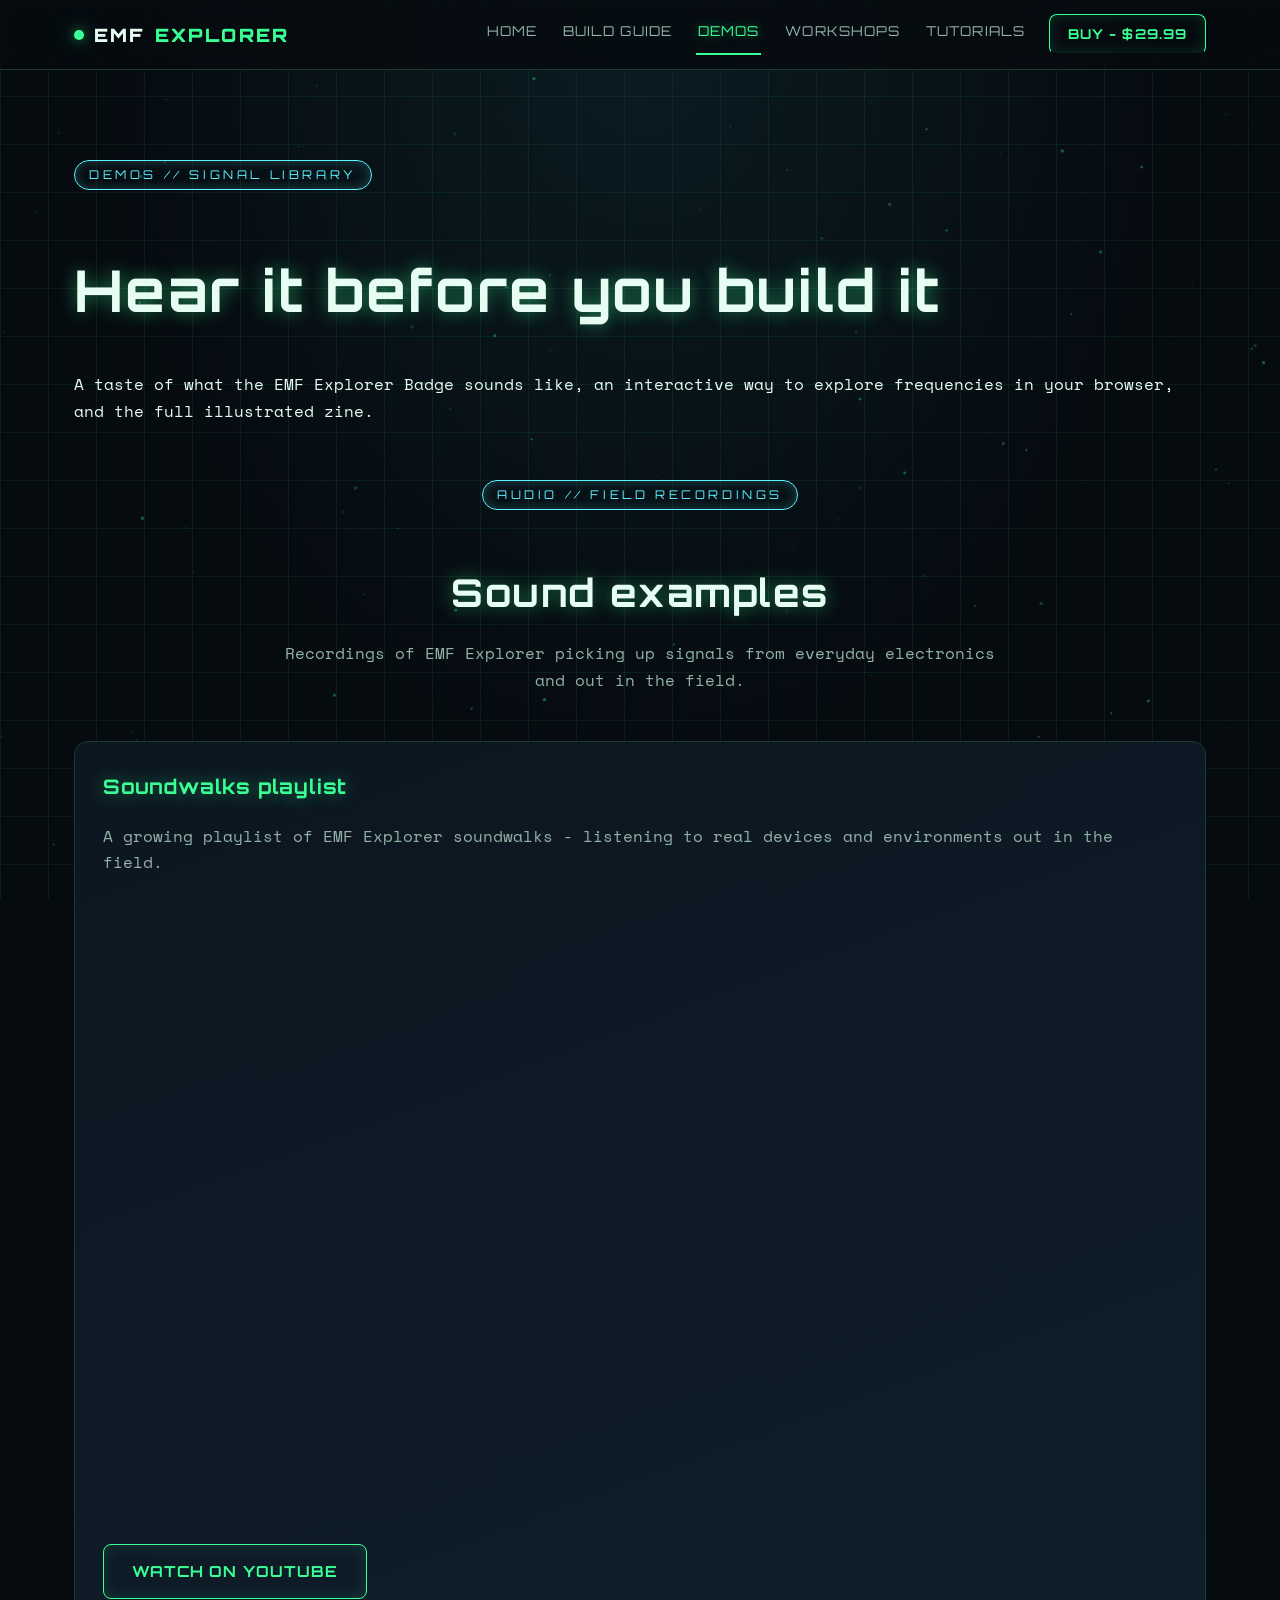
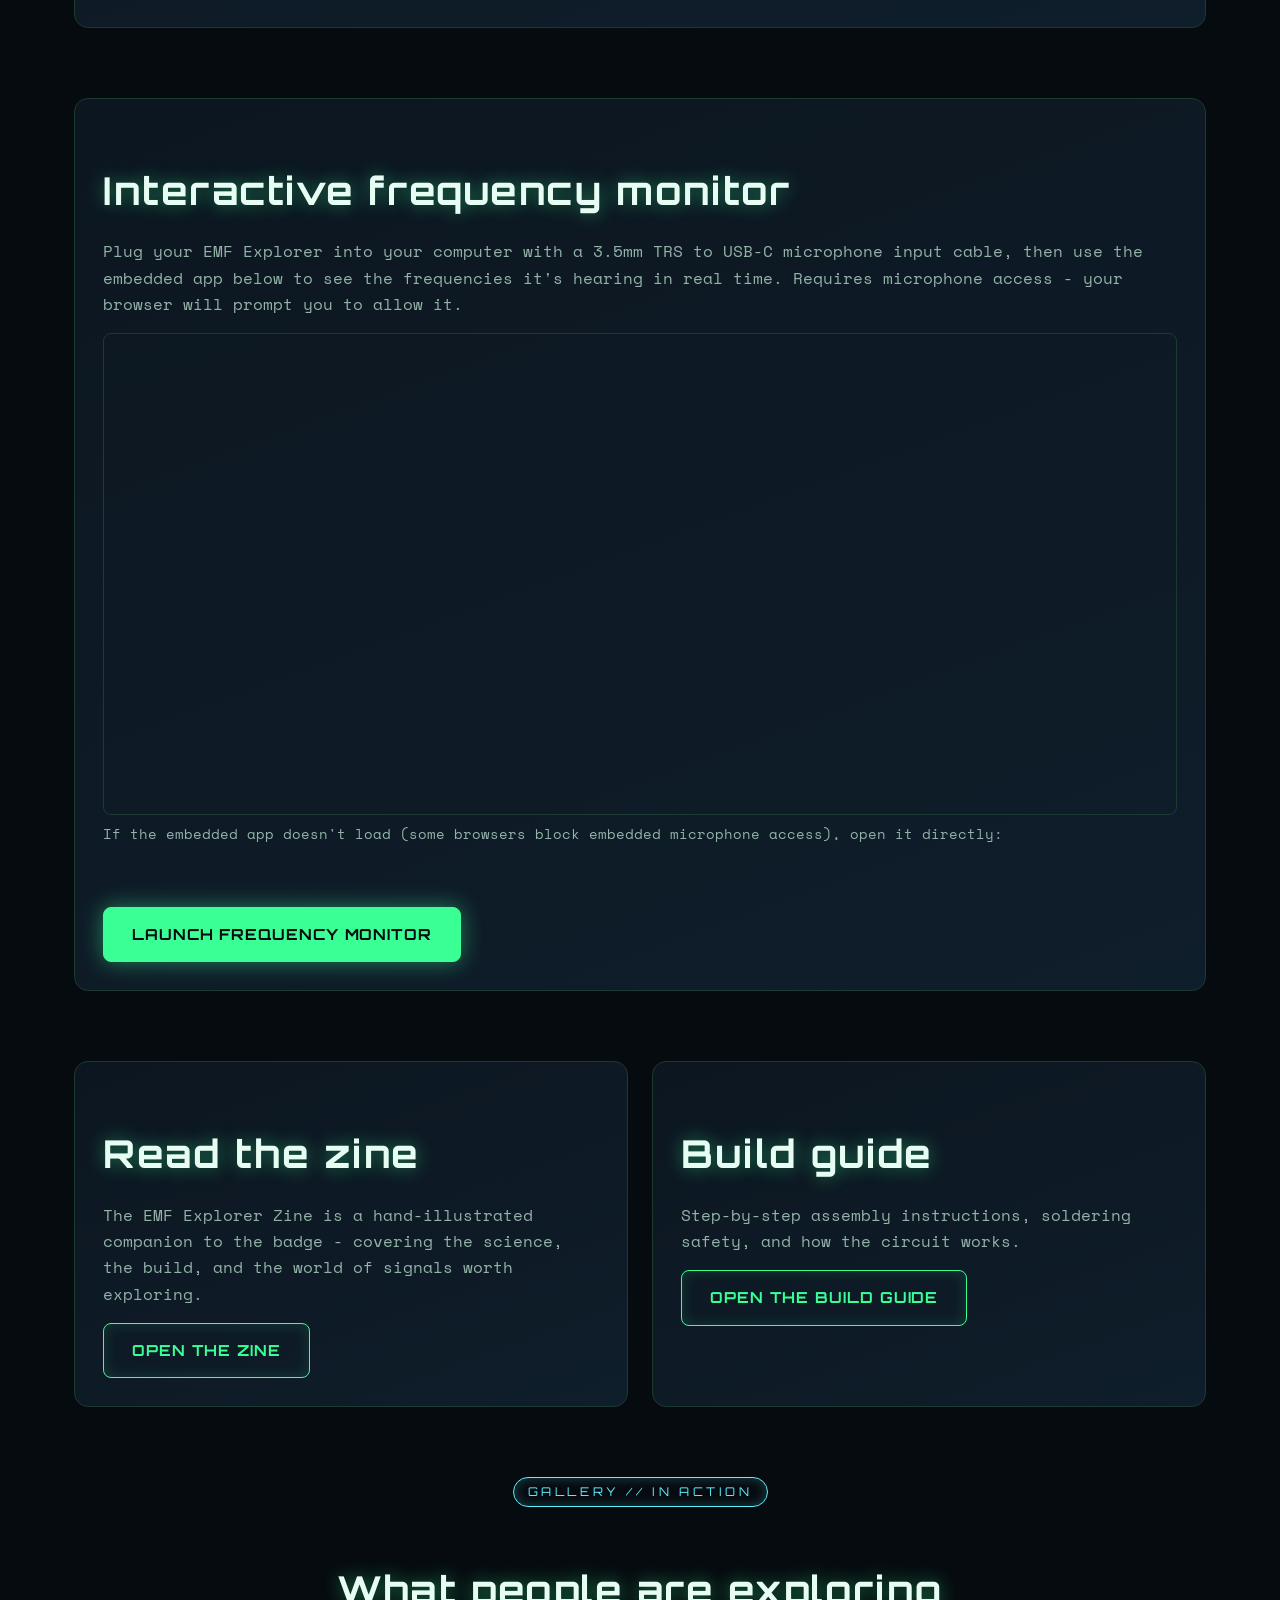
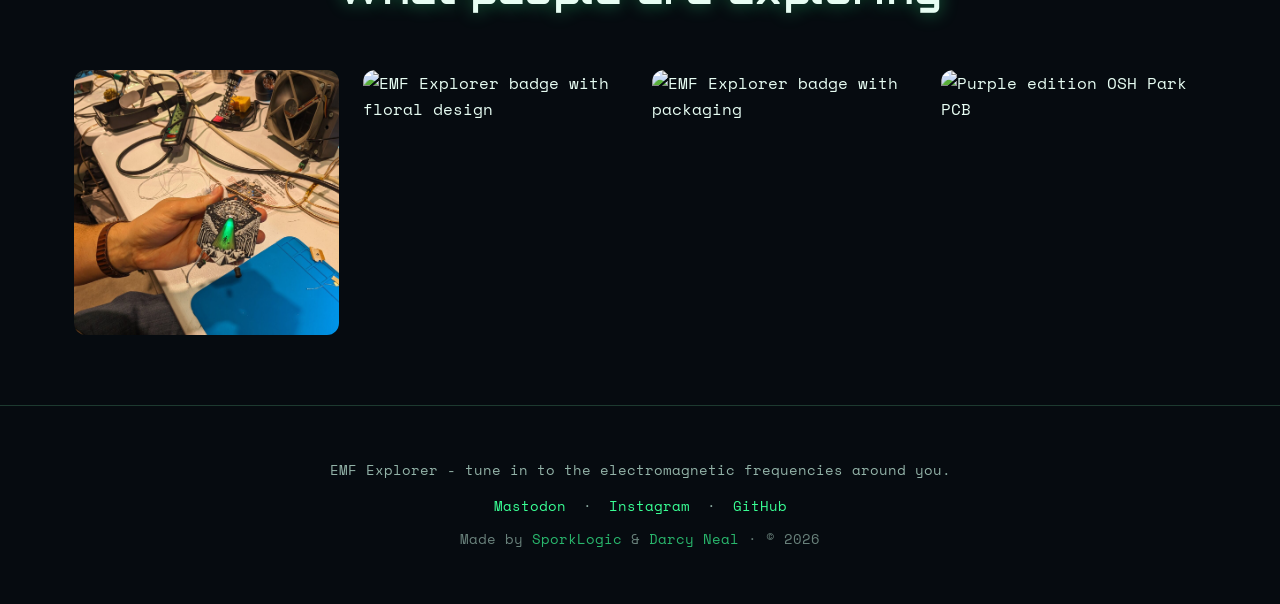
==== demos.html @ 9b4e059f "initial commit" ====
<!DOCTYPE html>
<html lang="en">
<head>
<meta charset="UTF-8">
<meta name="viewport" content="width=device-width, initial-scale=1.0">
<title>Demos - EMF Explorer</title>
<meta name="description" content="Listen to EMF Explorer sound examples, try the interactive frequency monitor, and read the EMF Explorer zine.">
<link rel="canonical" href="https://emfexplorer.space/demos.html">

<!-- Open Graph -->
<meta property="og:type" content="website">
<meta property="og:site_name" content="EMF Explorer">
<meta property="og:url" content="https://emfexplorer.space/demos.html">
<meta property="og:title" content="Demos - EMF Explorer">
<meta property="og:description" content="Listen to EMF Explorer sound examples, try the interactive frequency monitor, and read the EMF Explorer zine.">
<meta property="og:image" content="https://emfexplorer.space/assets/images/emfbadgeilluminatedfrontangled.jpg">
<meta property="og:image:alt" content="EMF Explorer badge illuminated, glowing green">

<!-- Twitter -->
<meta name="twitter:card" content="summary_large_image">
<meta name="twitter:title" content="Demos - EMF Explorer">
<meta name="twitter:description" content="Listen to EMF Explorer sound examples, try the interactive frequency monitor, and read the EMF Explorer zine.">
<meta name="twitter:image" content="https://emfexplorer.space/assets/images/emfbadgeilluminatedfrontangled.jpg">

<link rel="preconnect" href="https://fonts.googleapis.com">
<link href="https://fonts.googleapis.com/css2?family=Orbitron:wght@600;800;900&family=Space+Mono:wght@400;700&display=swap" rel="stylesheet">
<link rel="stylesheet" href="assets/style.css">
<script type="application/ld+json">
{
  "@context": "https://schema.org",
  "@type": "BreadcrumbList",
  "itemListElement": [
    {"@type": "ListItem", "position": 1, "name": "Home", "item": "https://emfexplorer.space/"},
    {"@type": "ListItem", "position": 2, "name": "Demos", "item": "https://emfexplorer.space/demos.html"}
  ]
}
</script>
</head>
<body>
<canvas id="starfield"></canvas>

<header class="site-header">
  <div class="wrap">
    <a href="index.html" class="brand"><span class="dot"></span>EMF <span class="accent">EXPLORER</span></a>
    <button class="nav-toggle" aria-label="Toggle menu">☰</button>
    <nav class="site-nav">
      <a href="index.html">Home</a>
      <a href="docs.html">Build Guide</a>
      <a href="demos.html">Demos</a>
      <a href="workshops.html">Workshops</a>
      <a href="tutorials.html">Tutorials</a>
      <a href="index.html#buy" class="btn btn-outline" style="padding:8px 18px;">Buy - $29.99</a>
    </nav>
  </div>
</header>

<section class="hero" style="padding-bottom:20px;">
  <div class="wrap" style="display:block;">
    <span class="eyebrow">Demos // Signal Library</span>
    <h1>Hear it before you build it</h1>
    <p class="lede">A taste of what the EMF Explorer Badge sounds like, an interactive way to explore frequencies in your browser, and the full illustrated zine.</p>
  </div>
</section>

<!-- ===== SOUND EXAMPLES ===== -->
<section style="padding-top:20px;">
  <div class="wrap">
    <div class="section-head">
      <span class="eyebrow">Audio // Field Recordings</span>
      <h2>Sound examples</h2>
      <p>Recordings of EMF Explorer picking up signals from everyday electronics and out in the field.</p>
    </div>
    <div class="panel">
      <h3 style="margin-top:0;">Soundwalks playlist</h3>
      <p style="color:var(--text-dim);">A growing playlist of EMF Explorer soundwalks - listening to real devices and environments out in the field.</p>
      <div style="position:relative; padding-bottom:56.25%; height:0; border-radius:8px; overflow:hidden; margin-top:16px;">
        <iframe src="https://www.youtube.com/embed/videoseries?list=PLv4aAZ9vybC-C60QNva_aFFxgQik_hsGD" title="EMF Explorer Badge soundwalks playlist" loading="lazy" allow="accelerometer; autoplay; clipboard-write; encrypted-media; gyroscope; picture-in-picture" allowfullscreen style="position:absolute; top:0; left:0; width:100%; height:100%; border:0;"></iframe>
      </div>
      <a href="https://www.youtube.com/playlist?list=PLv4aAZ9vybC-C60QNva_aFFxgQik_hsGD" target="_blank" rel="noopener" class="btn btn-outline mt-lg">Watch on YouTube</a>
    </div>
  </div>
</section>

<!-- ===== INTERACTIVE FREQUENCY MONITOR ===== -->
<section style="padding-top:0;">
  <div class="wrap">
    <div class="panel">
      <h2>Interactive frequency monitor</h2>
      <p style="color:var(--text-dim);">Plug your EMF Explorer into your computer with a 3.5mm TRS to USB-C microphone input cable, then use the embedded app below to see the frequencies it's hearing in real time. Requires microphone access - your browser will prompt you to allow it.</p>
      <div style="margin-top:16px; border:1px solid var(--border); border-radius:8px; overflow:hidden;">
        <iframe src="https://sporklogic.com/frequency-monitor/" title="EMF Explorer Frequency Monitor" loading="lazy" allow="microphone" style="width:100%; height:480px; border:0; display:block;"></iframe>
      </div>
      <p style="color:var(--text-dim); font-size:0.85rem; margin-top:8px;">If the embedded app doesn't load (some browsers block embedded microphone access), open it directly:</p>
      <a href="https://sporklogic.com/frequency-monitor/" target="_blank" rel="noopener" class="btn mt-lg">Launch Frequency Monitor</a>
    </div>
  </div>
</section>

<!-- ===== ZINE ===== -->
<section style="padding-top:0;">
  <div class="wrap">
    <div class="grid cols-2">
      <div class="panel">
        <h2>Read the zine</h2>
        <p style="color:var(--text-dim);">The EMF Explorer Zine is a hand-illustrated companion to the badge - covering the science, the build, and the world of signals worth exploring.</p>
        <a href="https://heyzine.com/flip-book/0d224e911a.html" target="_blank" rel="noopener" class="btn btn-outline">Open the Zine</a>
      </div>
      <div class="panel">
        <h2>Build guide</h2>
        <p style="color:var(--text-dim);">Step-by-step assembly instructions, soldering safety, and how the circuit works.</p>
        <a href="docs.html" class="btn btn-outline">Open the Build Guide</a>
      </div>
    </div>
  </div>
</section>

<!-- ===== GALLERY ===== -->
<section style="padding-top:0;">
  <div class="wrap">
    <div class="section-head">
      <span class="eyebrow">Gallery // In Action</span>
      <h2>What people are exploring</h2>
    </div>
    <div class="grid cols-4">
      <img src="assets/images/PXL_20250621_003357464.jpg" alt="Holding the illuminated EMF Explorer badge at a workshop table" loading="lazy" style="border-radius:12px; width:100%; aspect-ratio:1; object-fit:cover;">
      <img src="https://sporklogic.com/wp-content/uploads/2024/10/floralEMF.jpg" alt="EMF Explorer badge with floral design" loading="lazy" style="border-radius:12px; width:100%; aspect-ratio:1; object-fit:cover;">
      <img src="https://darcyneal.com/wp-content/uploads/2024/04/emfbadgewithpackaging.jpg" alt="EMF Explorer badge with packaging" loading="lazy" style="border-radius:12px; width:100%; aspect-ratio:1; object-fit:cover;">
      <img src="https://darcyneal.com/wp-content/uploads/2023/12/oshparkEMFboard.jpeg" alt="Purple edition OSH Park PCB" loading="lazy" style="border-radius:12px; width:100%; aspect-ratio:1; object-fit:cover;">
    </div>
  </div>
</section>

<footer class="site-footer">
  <div class="wrap">
    <p>EMF Explorer - tune in to the electromagnetic frequencies around you.</p>
    <div class="social">
      <a href="https://hachyderm.io/@drc3p0" target="_blank" rel="noopener">Mastodon</a> ·
      <a href="https://instagram.com/drc3p0" target="_blank" rel="noopener">Instagram</a> ·
      <a href="https://github.com/drc3p0" target="_blank" rel="noopener">GitHub</a>
    </div>
    <p class="made-by">Made by <a href="https://sporklogic.com" target="_blank" rel="noopener">SporkLogic</a> &amp; <a href="https://darcyneal.com" target="_blank" rel="noopener">Darcy Neal</a> · © 2026</p>
  </div>
</footer>
<script src="assets/main.js"></script>
</body>
</html>
---- assets/style.css ----
/* ============================================
   EMF EXPLORER - Shared Design System
   Theme: green/space cyberpunk, friendly to all ages
   ============================================ */

:root {
  --bg-deep: #060b10;
  --bg-panel: #0c1620;
  --bg-panel-alt: #0f1e2b;
  --grid-line: rgba(57, 255, 148, 0.07);
  --green: #39ff94;
  --green-dim: #1f8f5c;
  --green-glow: rgba(57, 255, 148, 0.45);
  --cyan: #5ef1ff;
  --magenta: #ff5ec4;
  --text: #e7fdf3;
  --text-dim: #93b3a8;
  --border: #1d3a30;
  --radius: 14px;
  --maxw: 1180px;
  --font-display: "Orbitron", "Segoe UI", sans-serif;
  --font-body: "Space Mono", "Courier New", monospace;
}

* { box-sizing: border-box; }
html { scroll-behavior: smooth; }

body {
  margin: 0;
  font-family: var(--font-body);
  background-color: var(--bg-deep);
  color: var(--text);
  line-height: 1.65;
  background-image:
    linear-gradient(var(--grid-line) 1px, transparent 1px),
    linear-gradient(90deg, var(--grid-line) 1px, transparent 1px),
    radial-gradient(ellipse at top, #0a1c22 0%, var(--bg-deep) 60%);
  background-size: 48px 48px, 48px 48px, 100% 100%;
  background-attachment: fixed;
}

/* Starfield canvas sits behind everything */
#starfield {
  position: fixed;
  top: 0; left: 0;
  width: 100%; height: 100%;
  z-index: -1;
  pointer-events: none;
  opacity: 0.6;
}

a { color: var(--green); text-decoration: none; }
a:hover { color: var(--cyan); text-shadow: 0 0 8px var(--green-glow); }

h1, h2, h3, h4 {
  font-family: var(--font-display);
  font-weight: 700;
  letter-spacing: 0.04em;
  color: var(--text);
  text-shadow: 0 0 18px var(--green-glow);
}

h1 { font-size: clamp(2.2rem, 5vw, 3.6rem); line-height: 1.15; }
h2 { font-size: clamp(1.6rem, 3.5vw, 2.4rem); margin-bottom: 0.4em; }
h3 { font-size: 1.25rem; color: var(--green); }

.eyebrow {
  display: inline-block;
  font-family: var(--font-display);
  font-size: 0.75rem;
  letter-spacing: 0.3em;
  text-transform: uppercase;
  color: var(--cyan);
  border: 1px solid var(--cyan);
  border-radius: 999px;
  padding: 4px 14px;
  margin-bottom: 1.2rem;
  box-shadow: 0 0 12px rgba(94, 241, 255, 0.25) inset;
}

/* ===== Layout ===== */
.wrap { max-width: var(--maxw); margin: 0 auto; padding: 0 24px; }

header.site-header {
  position: sticky; top: 0; z-index: 50;
  background: rgba(6, 11, 16, 0.85);
  backdrop-filter: blur(10px);
  border-bottom: 1px solid var(--border);
}
header.site-header .wrap {
  display: flex; align-items: center; justify-content: space-between;
  padding: 14px 24px;
}
.brand {
  font-family: var(--font-display);
  font-weight: 900;
  font-size: 1.15rem;
  letter-spacing: 0.12em;
  color: var(--text);
  display: flex; align-items: center; gap: 10px;
}
.brand .dot {
  display: inline-block; width: 10px; height: 10px; border-radius: 50%;
  background: var(--green);
  box-shadow: 0 0 12px var(--green-glow), 0 0 24px var(--green-glow);
  animation: pulse 2.4s ease-in-out infinite;
}
@keyframes pulse {
  0%, 100% { opacity: 1; transform: scale(1); }
  50% { opacity: 0.4; transform: scale(0.7); }
}
.brand span.accent { color: var(--green); }

nav.site-nav { display: flex; gap: 22px; flex-wrap: wrap; }
nav.site-nav a {
  font-family: var(--font-display);
  font-size: 0.85rem;
  letter-spacing: 0.08em;
  text-transform: uppercase;
  color: var(--text-dim);
  padding: 6px 2px;
  border-bottom: 2px solid transparent;
}
nav.site-nav a:hover, nav.site-nav a.active {
  color: var(--green);
  border-bottom-color: var(--green);
  text-shadow: 0 0 10px var(--green-glow);
}

.nav-toggle {
  display: none;
  background: none; border: 1px solid var(--border); border-radius: 8px;
  color: var(--text); font-size: 1.2rem; padding: 6px 12px; cursor: pointer;
}

@media (max-width: 760px) {
  nav.site-nav {
    display: none;
    flex-direction: column;
    position: absolute; top: 100%; left: 0; right: 0;
    background: var(--bg-panel); border-bottom: 1px solid var(--border);
    padding: 16px 24px; gap: 14px;
  }
  nav.site-nav.open { display: flex; }
  .nav-toggle { display: inline-block; }
}

/* ===== Buttons ===== */
.btn {
  display: inline-flex; align-items: center; gap: 8px;
  font-family: var(--font-display);
  font-weight: 700; font-size: 0.95rem; letter-spacing: 0.06em;
  text-transform: uppercase;
  padding: 14px 28px;
  border-radius: 8px;
  border: 1px solid var(--green);
  color: var(--bg-deep);
  background: var(--green);
  box-shadow: 0 0 22px var(--green-glow);
  cursor: pointer;
  transition: transform 0.15s ease, box-shadow 0.15s ease;
}
.btn:hover { transform: translateY(-2px); box-shadow: 0 0 32px var(--green-glow); color: var(--bg-deep); }
.btn.btn-outline {
  background: transparent; color: var(--green);
  box-shadow: 0 0 14px rgba(57,255,148,0.15) inset;
}
.btn.btn-outline:hover { background: rgba(57,255,148,0.08); }
.btn.btn-magenta {
  background: var(--magenta); border-color: var(--magenta); color: var(--bg-deep);
  box-shadow: 0 0 22px rgba(255,94,196,0.45);
}

/* ===== Sections / Cards ===== */
section { padding: 70px 0; }
.section-head { text-align: center; max-width: 720px; margin: 0 auto 48px; }
.section-head p { color: var(--text-dim); }

.panel {
  background: linear-gradient(160deg, var(--bg-panel), var(--bg-panel-alt));
  border: 1px solid var(--border);
  border-radius: var(--radius);
  padding: 28px;
}
.panel:hover { border-color: var(--green-dim); }

.grid {
  display: grid; gap: 24px;
}
.grid.cols-2 { grid-template-columns: repeat(auto-fit, minmax(280px, 1fr)); }
.grid.cols-3 { grid-template-columns: repeat(auto-fit, minmax(220px, 1fr)); }
.grid.cols-4 { grid-template-columns: repeat(auto-fit, minmax(180px, 1fr)); }

.card { transition: transform 0.2s ease; }
.card:hover { transform: translateY(-4px); }
.card .icon { font-size: 1.8rem; margin-bottom: 12px; }
.card h3 { margin-top: 0; }
.card p { color: var(--text-dim); font-size: 0.95rem; }

.image-placeholder {
  background: repeating-linear-gradient(45deg, var(--bg-panel), var(--bg-panel) 10px, var(--bg-panel-alt) 10px, var(--bg-panel-alt) 20px);
  border: 1px dashed var(--green-dim);
  border-radius: var(--radius);
  display: flex; align-items: center; justify-content: center;
  color: var(--text-dim); font-size: 0.85rem; text-align: center; padding: 24px;
  min-height: 220px;
}

/* ===== Hero ===== */
.hero { padding: 90px 0 60px; }
.hero .wrap { display: flex; flex-wrap: wrap; gap: 48px; align-items: center; }
.hero-text { flex: 1; min-width: 320px; }
.hero-text p.lede { font-size: 1.15rem; color: var(--text-dim); max-width: 520px; }
.hero-media { flex: 1; min-width: 320px; min-height: 340px; }

/* ===== Price box ===== */
.price-box {
  text-align: center;
  border: 1px solid var(--green-dim);
  border-radius: var(--radius);
  padding: 36px;
  background: radial-gradient(circle at top, rgba(57,255,148,0.08), transparent 70%);
}
.price-box .amount {
  font-family: var(--font-display); font-size: 3rem; font-weight: 900;
  color: var(--green); text-shadow: 0 0 24px var(--green-glow);
}
.price-box p { color: var(--text-dim); }

/* ===== Tables ===== */
table.data-table { width: 100%; border-collapse: collapse; }
table.data-table th, table.data-table td {
  text-align: left; padding: 12px 16px; border-bottom: 1px solid var(--border);
}
table.data-table th {
  font-family: var(--font-display); font-size: 0.75rem; letter-spacing: 0.15em;
  text-transform: uppercase; color: var(--cyan);
}

/* ===== Steps ===== */
.steps { list-style: none; padding: 0; counter-reset: step; }
.steps li {
  counter-increment: step;
  position: relative;
  padding: 18px 0 18px 60px;
  border-bottom: 1px solid var(--border);
}
.steps li:last-child { border-bottom: none; }
.steps li::before {
  content: counter(step);
  position: absolute; left: 0; top: 14px;
  width: 38px; height: 38px;
  border: 1px solid var(--green);
  border-radius: 50%;
  display: flex; align-items: center; justify-content: center;
  font-family: var(--font-display); color: var(--green);
  box-shadow: 0 0 14px var(--green-glow) inset;
}
.steps h4 { margin: 0 0 6px; color: var(--text); font-family: var(--font-display); }
.steps p { margin: 0; color: var(--text-dim); }

/* ===== Callouts ===== */
.callout {
  border-left: 3px solid var(--cyan);
  background: rgba(94,241,255,0.06);
  padding: 16px 20px;
  border-radius: 0 8px 8px 0;
  margin: 24px 0;
  font-size: 0.95rem;
}
.callout.warn {
  border-left-color: var(--magenta);
  background: rgba(255,94,196,0.06);
}
.callout strong { color: var(--text); }

/* ===== Forms ===== */
.form-group { margin-bottom: 20px; }
.form-group label {
  display: block;
  font-family: var(--font-display);
  font-size: 0.75rem;
  text-transform: uppercase;
  letter-spacing: 0.08em;
  color: var(--cyan);
  margin-bottom: 8px;
}
.form-group input,
.form-group textarea,
.form-group select {
  width: 100%;
  background: var(--bg-deep);
  border: 1px solid var(--border);
  border-radius: 8px;
  padding: 12px 16px;
  color: var(--text);
  font-family: var(--font-body);
  font-size: 0.9rem;
  transition: border-color 0.2s ease, box-shadow 0.2s ease;
  resize: vertical;
}
.form-group input:focus,
.form-group textarea:focus {
  outline: none;
  border-color: var(--green-dim);
  box-shadow: 0 0 0 3px rgba(57,255,148,0.1);
}
.form-group input::placeholder,
.form-group textarea::placeholder { color: var(--text-dim); opacity: 0.6; }
/* Honeypot — never shown to humans */
.hp-trap { display: none !important; }
.form-grid { display: grid; grid-template-columns: 1fr 1fr; gap: 16px; }
@media (max-width: 600px) { .form-grid { grid-template-columns: 1fr; } }

/* ===== Footer ===== */
footer.site-footer {
  border-top: 1px solid var(--border);
  padding: 40px 0;
  text-align: center;
  color: var(--text-dim);
  font-size: 0.85rem;
}
footer.site-footer .social a { margin: 0 8px; }
footer.site-footer .made-by { margin-top: 10px; opacity: 0.7; }

/* ===== Utility ===== */
.text-center { text-align: center; }
.mt-lg { margin-top: 48px; }
.tag-row { display: flex; gap: 10px; flex-wrap: wrap; justify-content: center; margin-top: 20px; }
.tag {
  font-family: var(--font-display); font-size: 0.75rem; letter-spacing: 0.1em;
  text-transform: uppercase; border: 1px solid var(--green-dim); border-radius: 999px;
  padding: 5px 14px; color: var(--green-dim);
}
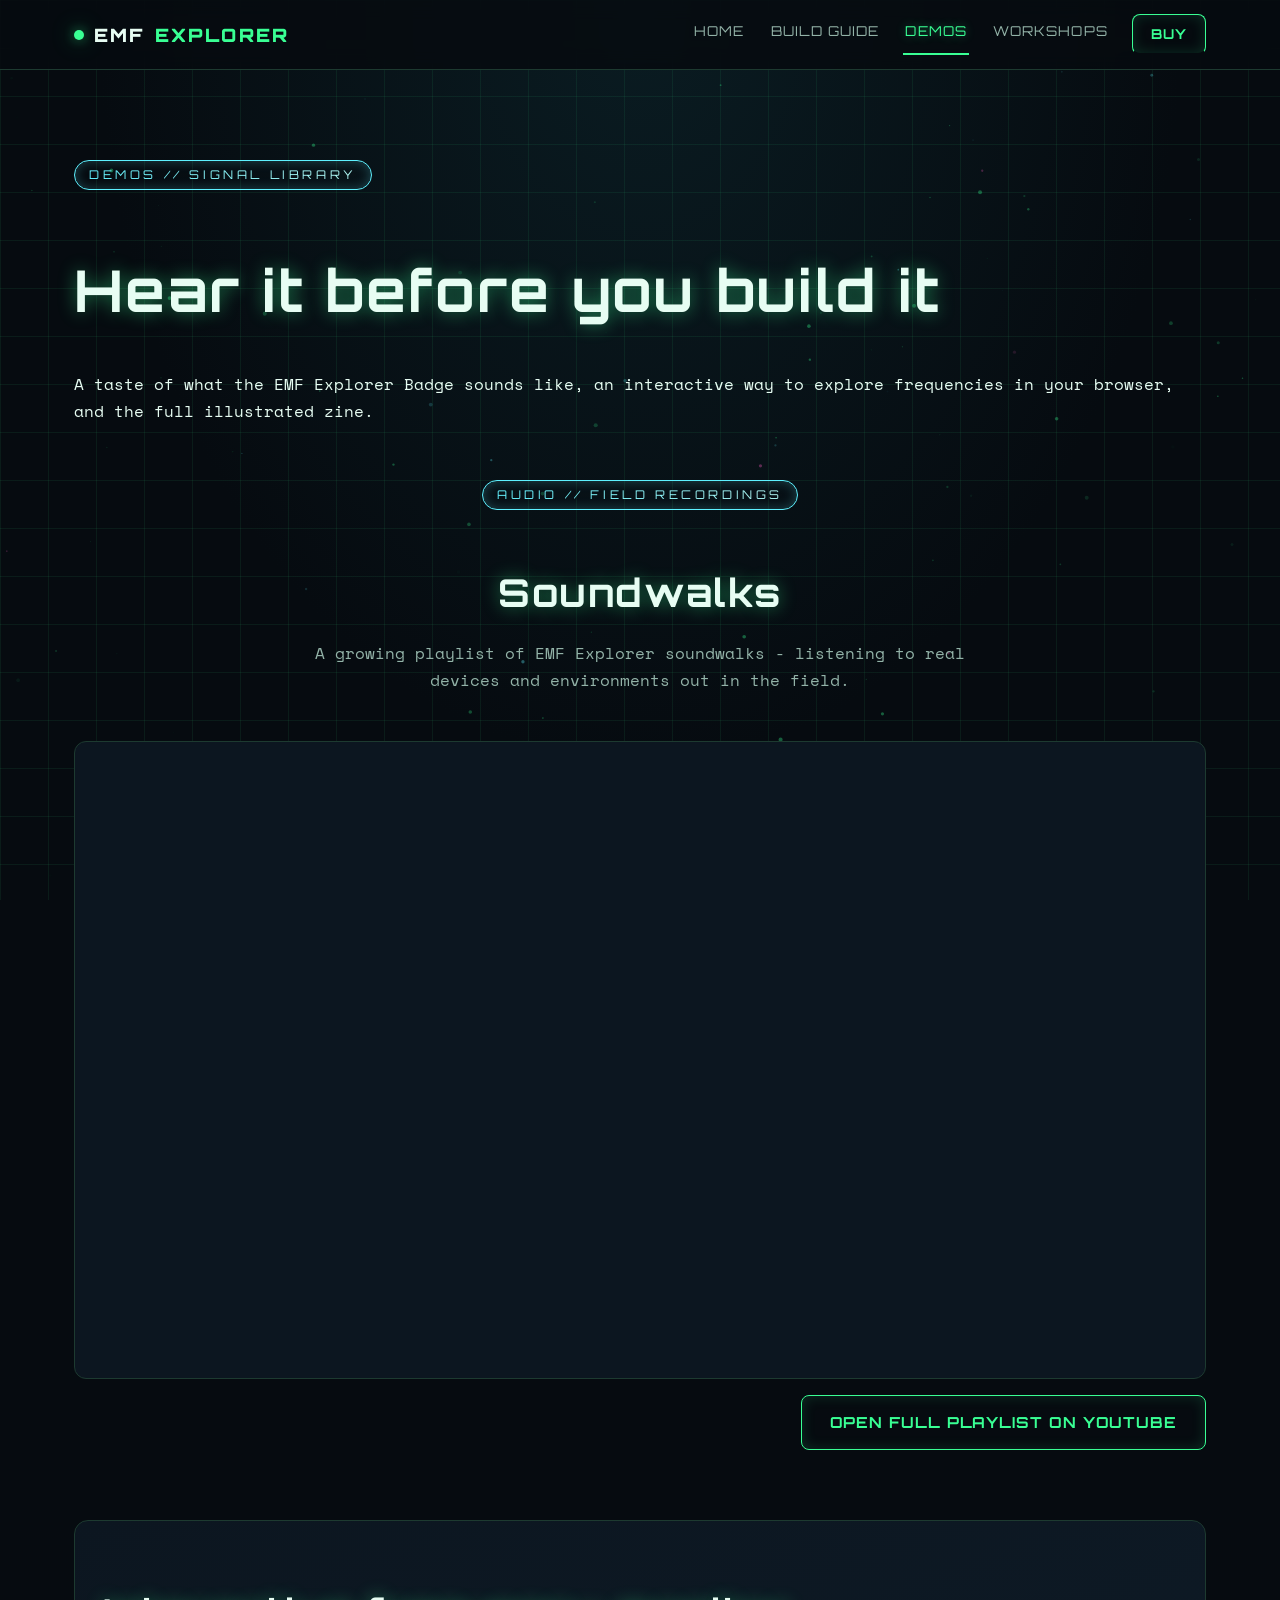
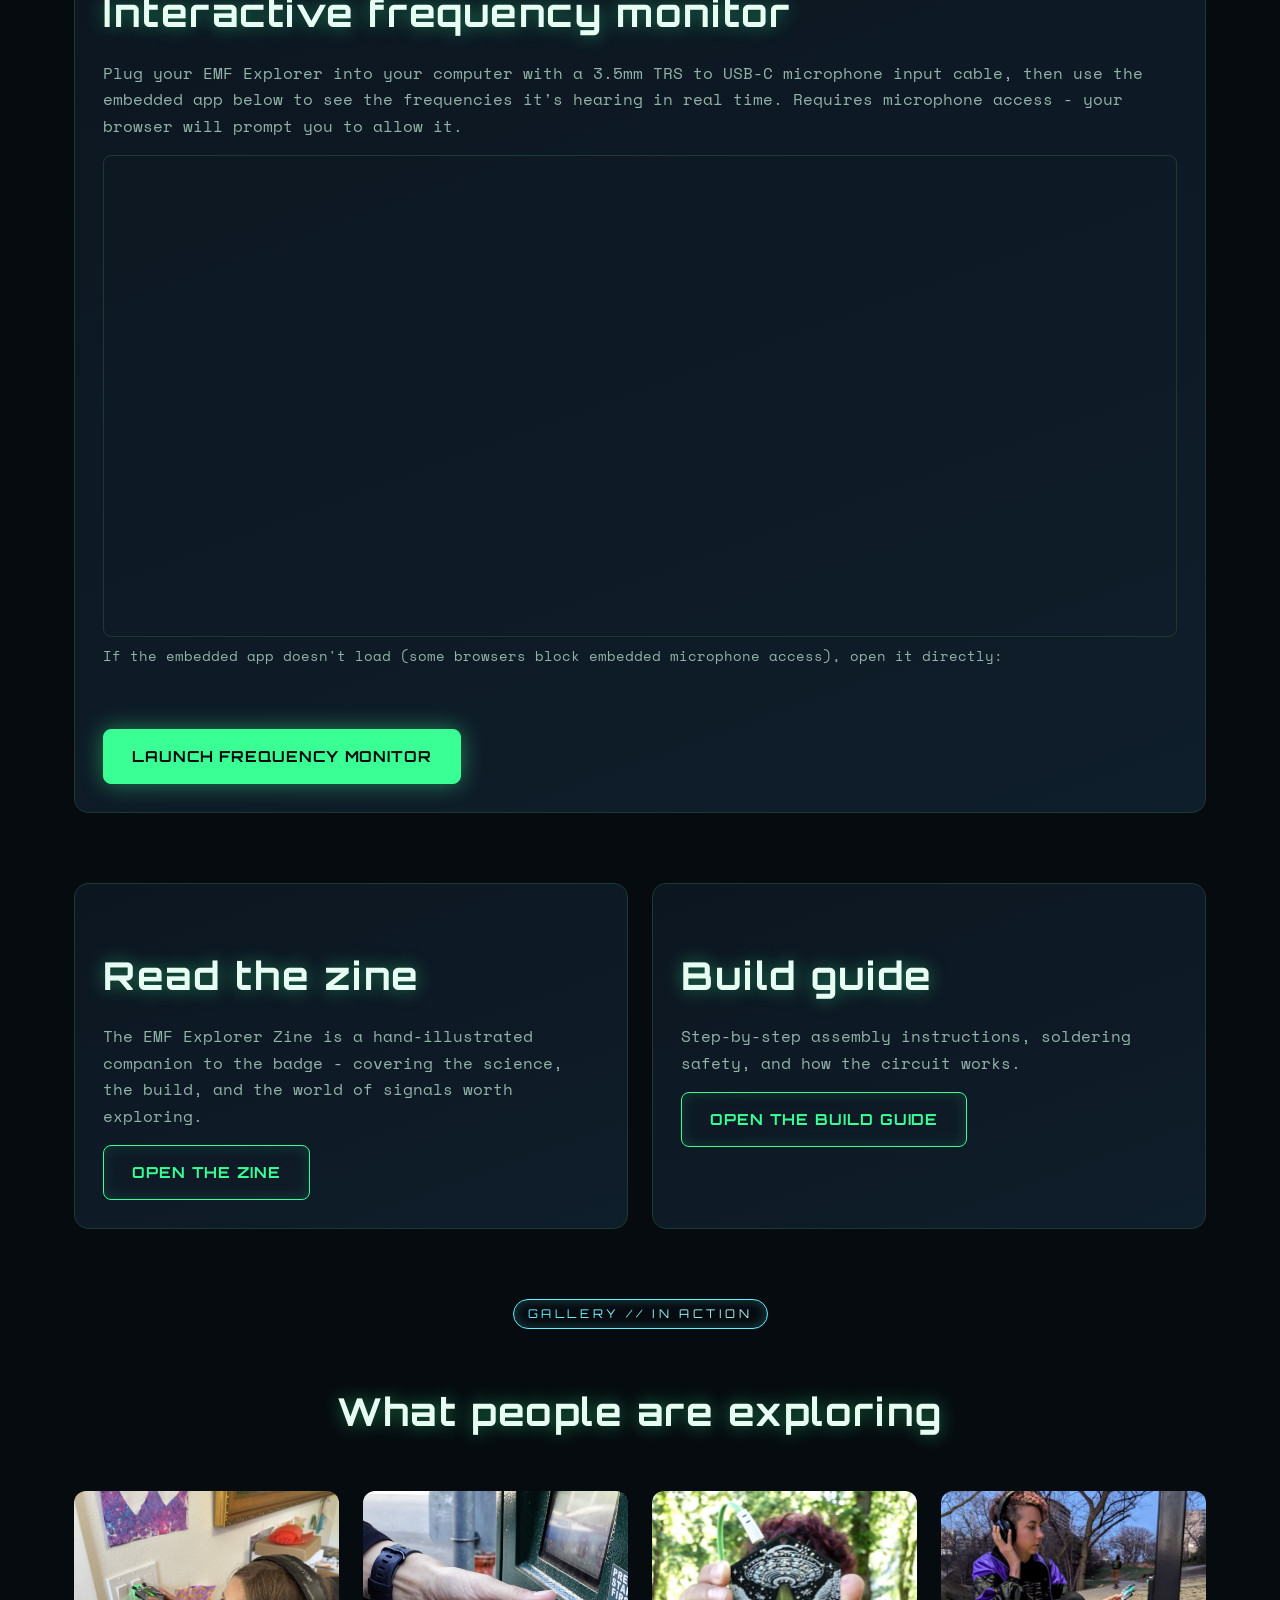
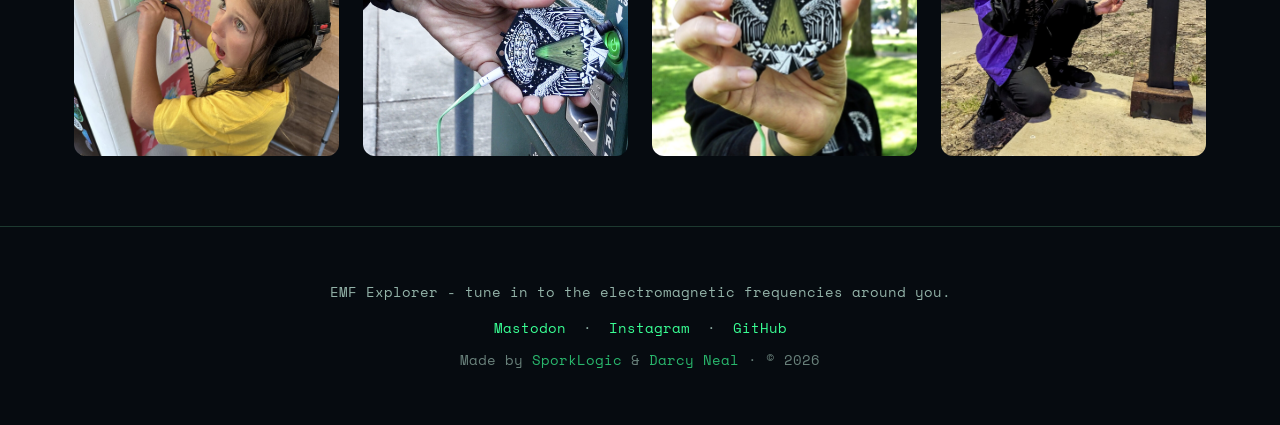
==== commit a9b87081: "website prep for launch" ====
--- a/demos.html
+++ b/demos.html
@@ -48,8 +48,8 @@
       <a href="docs.html">Build Guide</a>
       <a href="demos.html">Demos</a>
       <a href="workshops.html">Workshops</a>
-      <a href="tutorials.html">Tutorials</a>
-      <a href="index.html#buy" class="btn btn-outline" style="padding:8px 18px;">Buy - $29.99</a>
+
+      <a href="index.html#buy" class="btn btn-outline" style="padding:8px 18px;">Buy</a>
     </nav>
   </div>
 </header>
@@ -67,16 +67,16 @@
   <div class="wrap">
     <div class="section-head">
       <span class="eyebrow">Audio // Field Recordings</span>
-      <h2>Sound examples</h2>
-      <p>Recordings of EMF Explorer picking up signals from everyday electronics and out in the field.</p>
+      <h2>Soundwalks</h2>
+      <p>A growing playlist of EMF Explorer soundwalks - listening to real devices and environments out in the field.</p>
     </div>
-    <div class="panel">
-      <h3 style="margin-top:0;">Soundwalks playlist</h3>
-      <p style="color:var(--text-dim);">A growing playlist of EMF Explorer soundwalks - listening to real devices and environments out in the field.</p>
-      <div style="position:relative; padding-bottom:56.25%; height:0; border-radius:8px; overflow:hidden; margin-top:16px;">
-        <iframe src="https://www.youtube.com/embed/videoseries?list=PLv4aAZ9vybC-C60QNva_aFFxgQik_hsGD" title="EMF Explorer Badge soundwalks playlist" loading="lazy" allow="accelerometer; autoplay; clipboard-write; encrypted-media; gyroscope; picture-in-picture" allowfullscreen style="position:absolute; top:0; left:0; width:100%; height:100%; border:0;"></iframe>
+    <div style="border-radius:12px; overflow:hidden; border:1px solid var(--border); background:var(--bg-panel);">
+      <div style="position:relative; padding-bottom:56.25%; height:0;">
+        <iframe src="https://www.youtube.com/embed/videoseries?list=PLv4aAZ9vybC-C60QNva_aFFxgQik_hsGD" title="EMF Explorer Badge soundwalks playlist" loading="lazy" allow="accelerometer; autoplay; clipboard-write; encrypted-media; gyroscope; picture-in-picture; web-share" allowfullscreen style="position:absolute; top:0; left:0; width:100%; height:100%; border:0;"></iframe>
       </div>
-      <a href="https://www.youtube.com/playlist?list=PLv4aAZ9vybC-C60QNva_aFFxgQik_hsGD" target="_blank" rel="noopener" class="btn btn-outline mt-lg">Watch on YouTube</a>
+    </div>
+    <div style="margin-top:16px; text-align:right;">
+      <a href="https://www.youtube.com/playlist?list=PLv4aAZ9vybC-C60QNva_aFFxgQik_hsGD" target="_blank" rel="noopener" class="btn btn-outline">Open full playlist on YouTube</a>
     </div>
   </div>
 </section>
@@ -122,10 +122,10 @@
       <h2>What people are exploring</h2>
     </div>
     <div class="grid cols-4">
-      <img src="assets/images/PXL_20250621_003357464.jpg" alt="Holding the illuminated EMF Explorer badge at a workshop table" loading="lazy" style="border-radius:12px; width:100%; aspect-ratio:1; object-fit:cover;">
-      <img src="https://sporklogic.com/wp-content/uploads/2024/10/floralEMF.jpg" alt="EMF Explorer badge with floral design" loading="lazy" style="border-radius:12px; width:100%; aspect-ratio:1; object-fit:cover;">
-      <img src="https://darcyneal.com/wp-content/uploads/2024/04/emfbadgewithpackaging.jpg" alt="EMF Explorer badge with packaging" loading="lazy" style="border-radius:12px; width:100%; aspect-ratio:1; object-fit:cover;">
-      <img src="https://darcyneal.com/wp-content/uploads/2023/12/oshparkEMFboard.jpeg" alt="Purple edition OSH Park PCB" loading="lazy" style="border-radius:12px; width:100%; aspect-ratio:1; object-fit:cover;">
+      <img src="assets/images/kidwithEMFlistening.jpg" alt="Kid listening to EMF from a wall outlet with the badge" loading="lazy" style="border-radius:12px; width:100%; aspect-ratio:1; object-fit:cover;">
+      <img src="assets/images/emfmeterlisten.jpg" alt="Listening to a parking meter's EMF emissions" loading="lazy" style="border-radius:12px; width:100%; aspect-ratio:1; object-fit:cover;">
+      <img src="assets/images/emfheldinfield.jpg" alt="Holding the EMF Explorer badge outdoors, listening to the environment" loading="lazy" style="border-radius:12px; width:100%; aspect-ratio:1; object-fit:cover;">
+      <img src="assets/images/PXL_20240223_003516082.jpg" alt="Explorer listening to a streetlight pole outdoors" loading="lazy" style="border-radius:12px; width:100%; aspect-ratio:1; object-fit:cover;">
     </div>
   </div>
 </section>
--- a/assets/style.css
+++ b/assets/style.css
@@ -312,6 +312,36 @@
 .form-grid { display: grid; grid-template-columns: 1fr 1fr; gap: 16px; }
 @media (max-width: 600px) { .form-grid { grid-template-columns: 1fr; } }
 
+/* ===== Store Cards ===== */
+.store-grid {
+  display: flex;
+  flex-wrap: wrap;
+  gap: 16px;
+  justify-content: center;
+}
+.store-card {
+  display: flex;
+  flex-direction: column;
+  text-decoration: none;
+  color: inherit;
+  flex: 1 1 220px;
+  max-width: 320px;
+  min-height: 160px;
+  transition: transform 0.2s ease, box-shadow 0.2s ease;
+}
+.store-card:hover { transform: translateY(-4px); box-shadow: 0 0 24px rgba(57,255,148,0.15); }
+.store-region {
+  font-family: var(--font-display);
+  font-size: 0.65rem;
+  text-transform: uppercase;
+  letter-spacing: 0.1em;
+  color: var(--cyan);
+  margin-bottom: 6px;
+}
+.store-card h3 { margin: 0 0 8px; font-size: 1rem; }
+.store-card p { color: var(--text-dim); flex: 1; margin: 0 0 16px; font-size: 0.88rem; line-height: 1.6; }
+.store-card .btn { align-self: flex-start; font-size: 0.8rem; padding: 8px 16px; }
+
 /* ===== Footer ===== */
 footer.site-footer {
   border-top: 1px solid var(--border);
@@ -331,4 +361,111 @@
   font-family: var(--font-display); font-size: 0.75rem; letter-spacing: 0.1em;
   text-transform: uppercase; border: 1px solid var(--green-dim); border-radius: 999px;
   padding: 5px 14px; color: var(--green-dim);
-}
+  transition: border-color 0.2s ease, color 0.2s ease, box-shadow 0.2s ease;
+  cursor: default;
+}
+.tag:hover {
+  border-color: var(--green);
+  color: var(--green);
+  box-shadow: 0 0 10px rgba(57, 255, 148, 0.25);
+}
+
+/* ============================================================
+   ENHANCED ANIMATIONS
+   ============================================================ */
+
+/* ── Scroll reveal ──────────────────────────────────────────── */
+.reveal {
+  opacity: 0;
+  transform: translateY(20px);
+  transition: opacity 0.6s ease, transform 0.6s ease;
+}
+.reveal.visible {
+  opacity: 1;
+  transform: none;
+}
+
+/* ── Hero h1 glitch ─────────────────────────────────────────── */
+@keyframes glitch-text {
+  0%, 86%, 100% {
+    text-shadow: 0 0 18px var(--green-glow);
+    transform: none;
+  }
+  87% {
+    text-shadow: -3px 0 var(--cyan), 3px 0 var(--magenta), 0 0 18px var(--green-glow);
+    transform: translateX(2px);
+  }
+  88% {
+    text-shadow: 3px 0 var(--cyan), -3px 0 var(--magenta), 0 0 18px var(--green-glow);
+    transform: translateX(-2px);
+  }
+  89% {
+    text-shadow: 0 0 18px var(--green-glow);
+    transform: none;
+  }
+  91% {
+    text-shadow: -2px 0 var(--magenta), 2px 0 var(--cyan), 0 0 18px var(--green-glow);
+    transform: translateX(1px);
+  }
+  92% {
+    text-shadow: 0 0 18px var(--green-glow);
+    transform: none;
+  }
+}
+.hero h1 { animation: glitch-text 6s infinite; }
+
+/* ── Nav link glitch on hover ───────────────────────────────── */
+@keyframes glitch-nav {
+  0%   { text-shadow: 0 0 10px var(--green-glow); transform: none; }
+  20%  { text-shadow: -2px 0 var(--cyan), 2px 0 var(--magenta), 0 0 10px var(--green-glow); transform: translateX(1px); }
+  35%  { text-shadow: 2px 0 var(--cyan), -2px 0 var(--magenta), 0 0 10px var(--green-glow); transform: translateX(-1px); }
+  55%  { text-shadow: 0 0 10px var(--green-glow); transform: none; }
+  70%  { text-shadow: -1px 0 var(--magenta), 1px 0 var(--cyan), 0 0 10px var(--green-glow); transform: translateX(1px); }
+  100% { text-shadow: 0 0 10px var(--green-glow); transform: none; }
+}
+nav.site-nav a:hover {
+  animation: glitch-nav 0.35s ease forwards;
+}
+
+/* ── Panel hover shimmer ────────────────────────────────────── */
+.panel {
+  position: relative;
+  overflow: hidden;
+}
+.panel::after {
+  content: '';
+  position: absolute;
+  top: 0; bottom: 0;
+  left: -80%;
+  width: 60%;
+  background: linear-gradient(
+    90deg,
+    transparent,
+    rgba(57, 255, 148, 0.05),
+    transparent
+  );
+  pointer-events: none;
+  transition: left 0.7s ease;
+}
+.panel:hover::after { left: 160%; }
+
+/* ── Eyebrow shimmer ────────────────────────────────────────── */
+@keyframes eyebrow-shine {
+  0%   { background-position: -200% center; }
+  100% { background-position: 200% center; }
+}
+.eyebrow {
+  background: linear-gradient(
+    90deg,
+    var(--cyan) 0%,
+    rgba(200, 255, 248, 0.95) 45%,
+    var(--cyan) 55%,
+    rgba(160, 240, 255, 0.8) 75%,
+    var(--cyan) 100%
+  );
+  background-size: 250% auto;
+  -webkit-background-clip: text;
+  background-clip: text;
+  -webkit-text-fill-color: transparent;
+  animation: eyebrow-shine 5s linear infinite;
+}
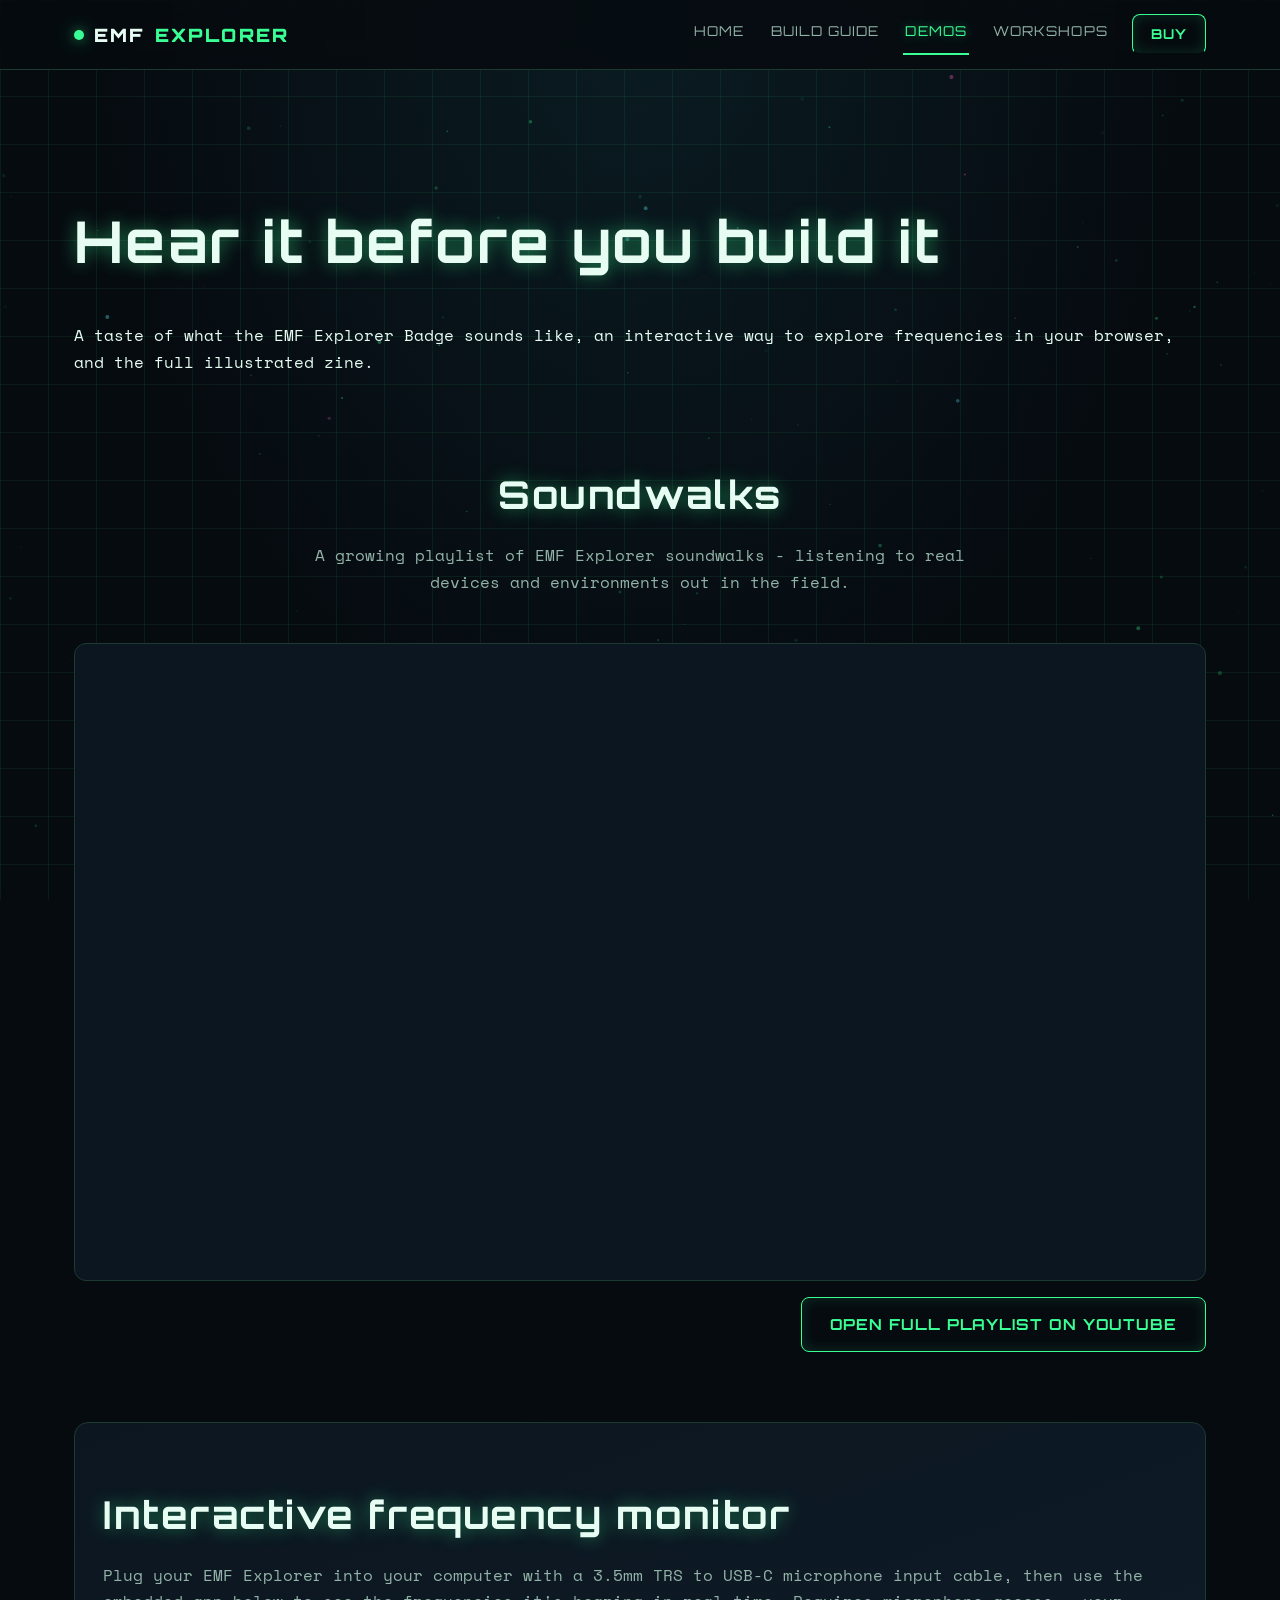
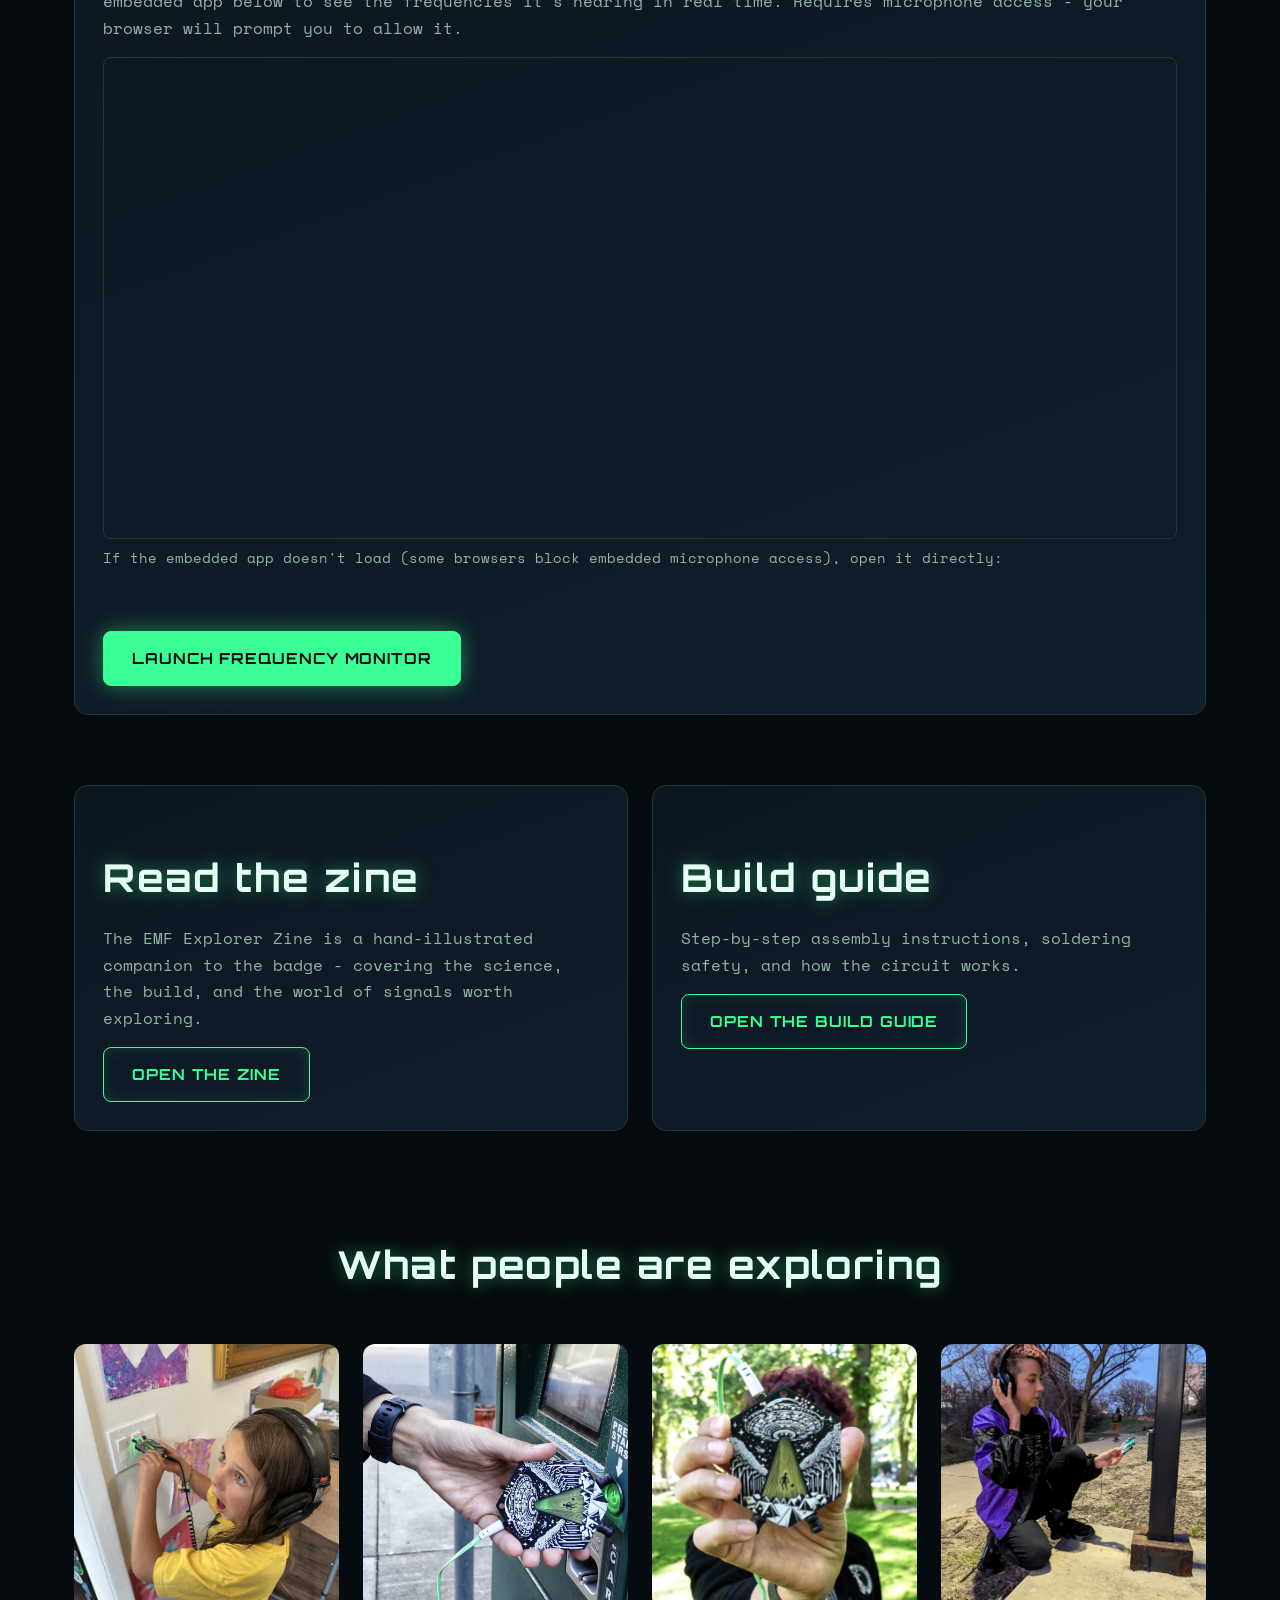
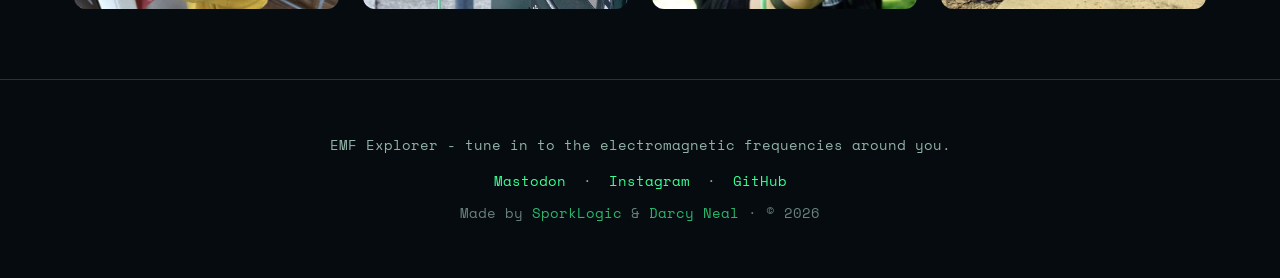
==== commit 2c49a6ca: "Remove eyebrow text from demos.html Removed eyebrow spans from the Demos, Audio, and Gallery section" ====
--- a/demos.html
+++ b/demos.html
@@ -56,7 +56,6 @@
 
 <section class="hero" style="padding-bottom:20px;">
   <div class="wrap" style="display:block;">
-    <span class="eyebrow">Demos // Signal Library</span>
     <h1>Hear it before you build it</h1>
     <p class="lede">A taste of what the EMF Explorer Badge sounds like, an interactive way to explore frequencies in your browser, and the full illustrated zine.</p>
   </div>
@@ -66,7 +65,6 @@
 <section style="padding-top:20px;">
   <div class="wrap">
     <div class="section-head">
-      <span class="eyebrow">Audio // Field Recordings</span>
       <h2>Soundwalks</h2>
       <p>A growing playlist of EMF Explorer soundwalks - listening to real devices and environments out in the field.</p>
     </div>
@@ -118,7 +116,6 @@
 <section style="padding-top:0;">
   <div class="wrap">
     <div class="section-head">
-      <span class="eyebrow">Gallery // In Action</span>
       <h2>What people are exploring</h2>
     </div>
     <div class="grid cols-4">
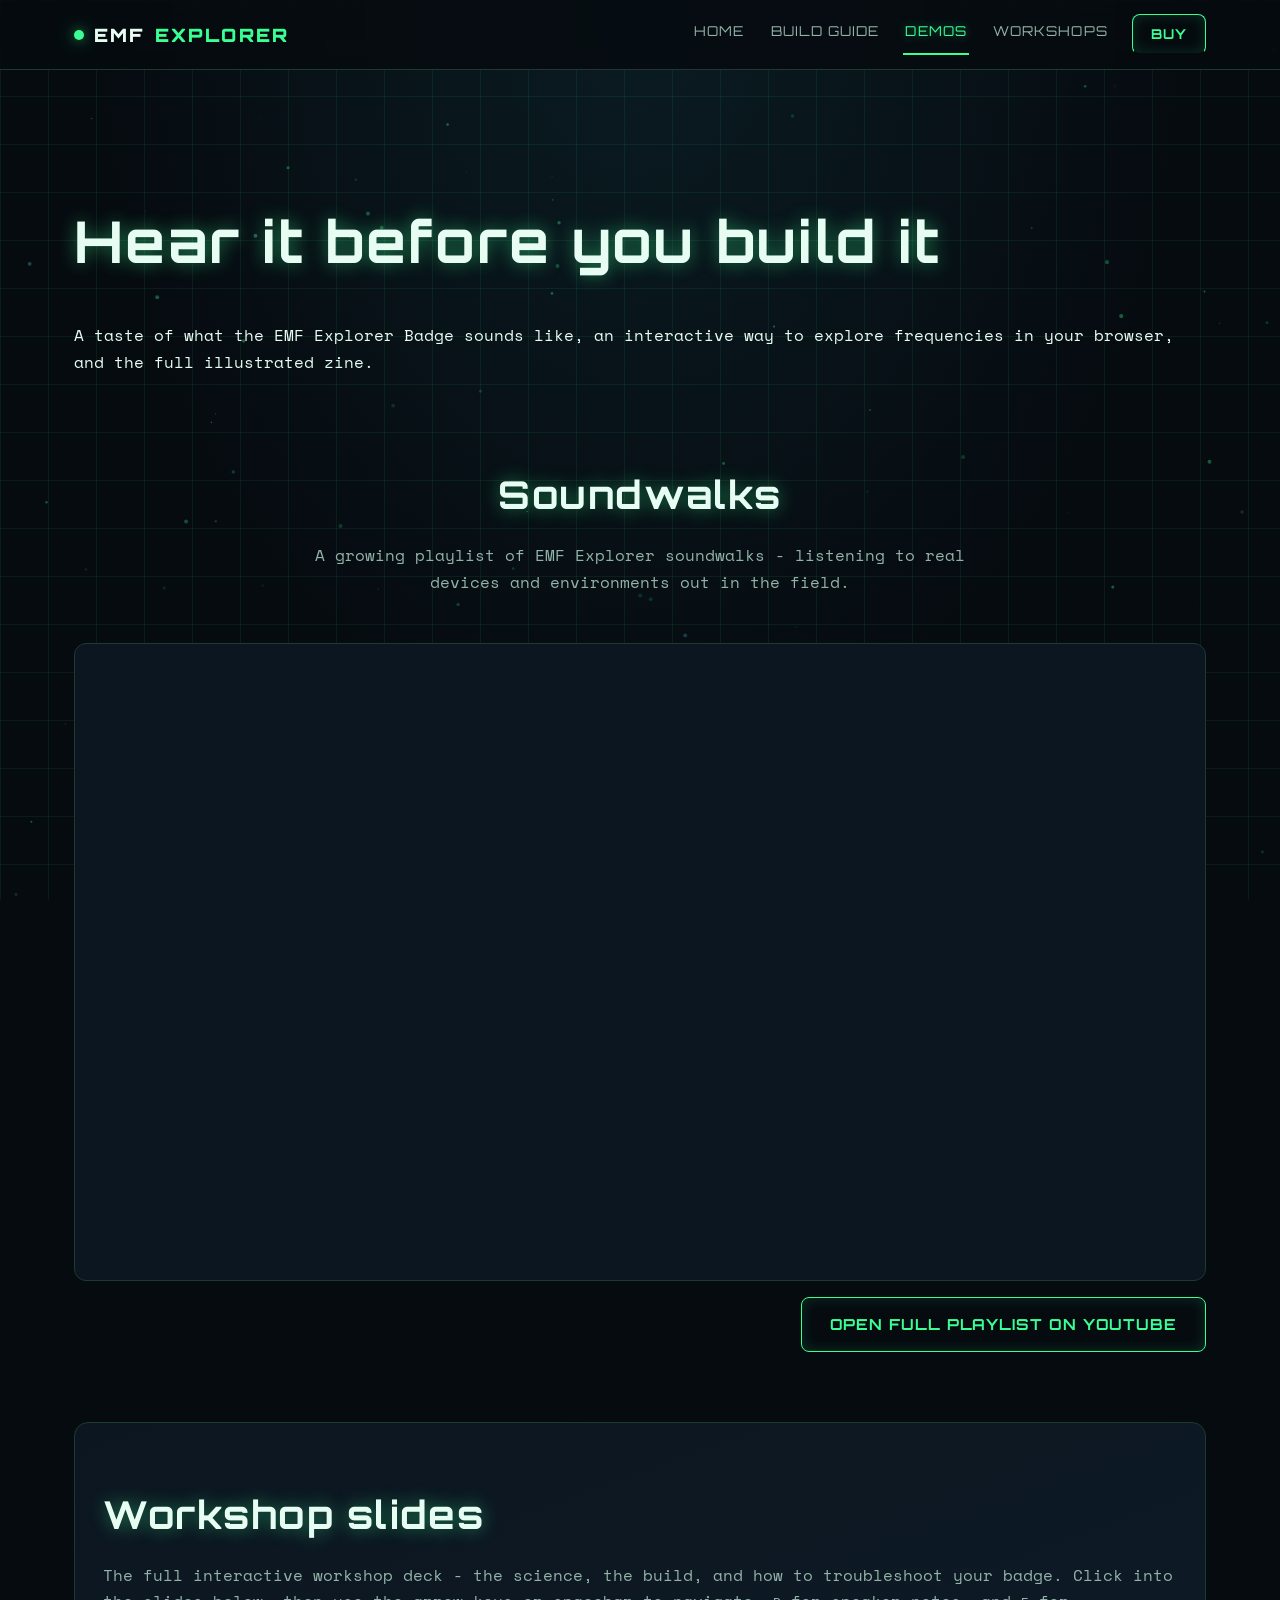
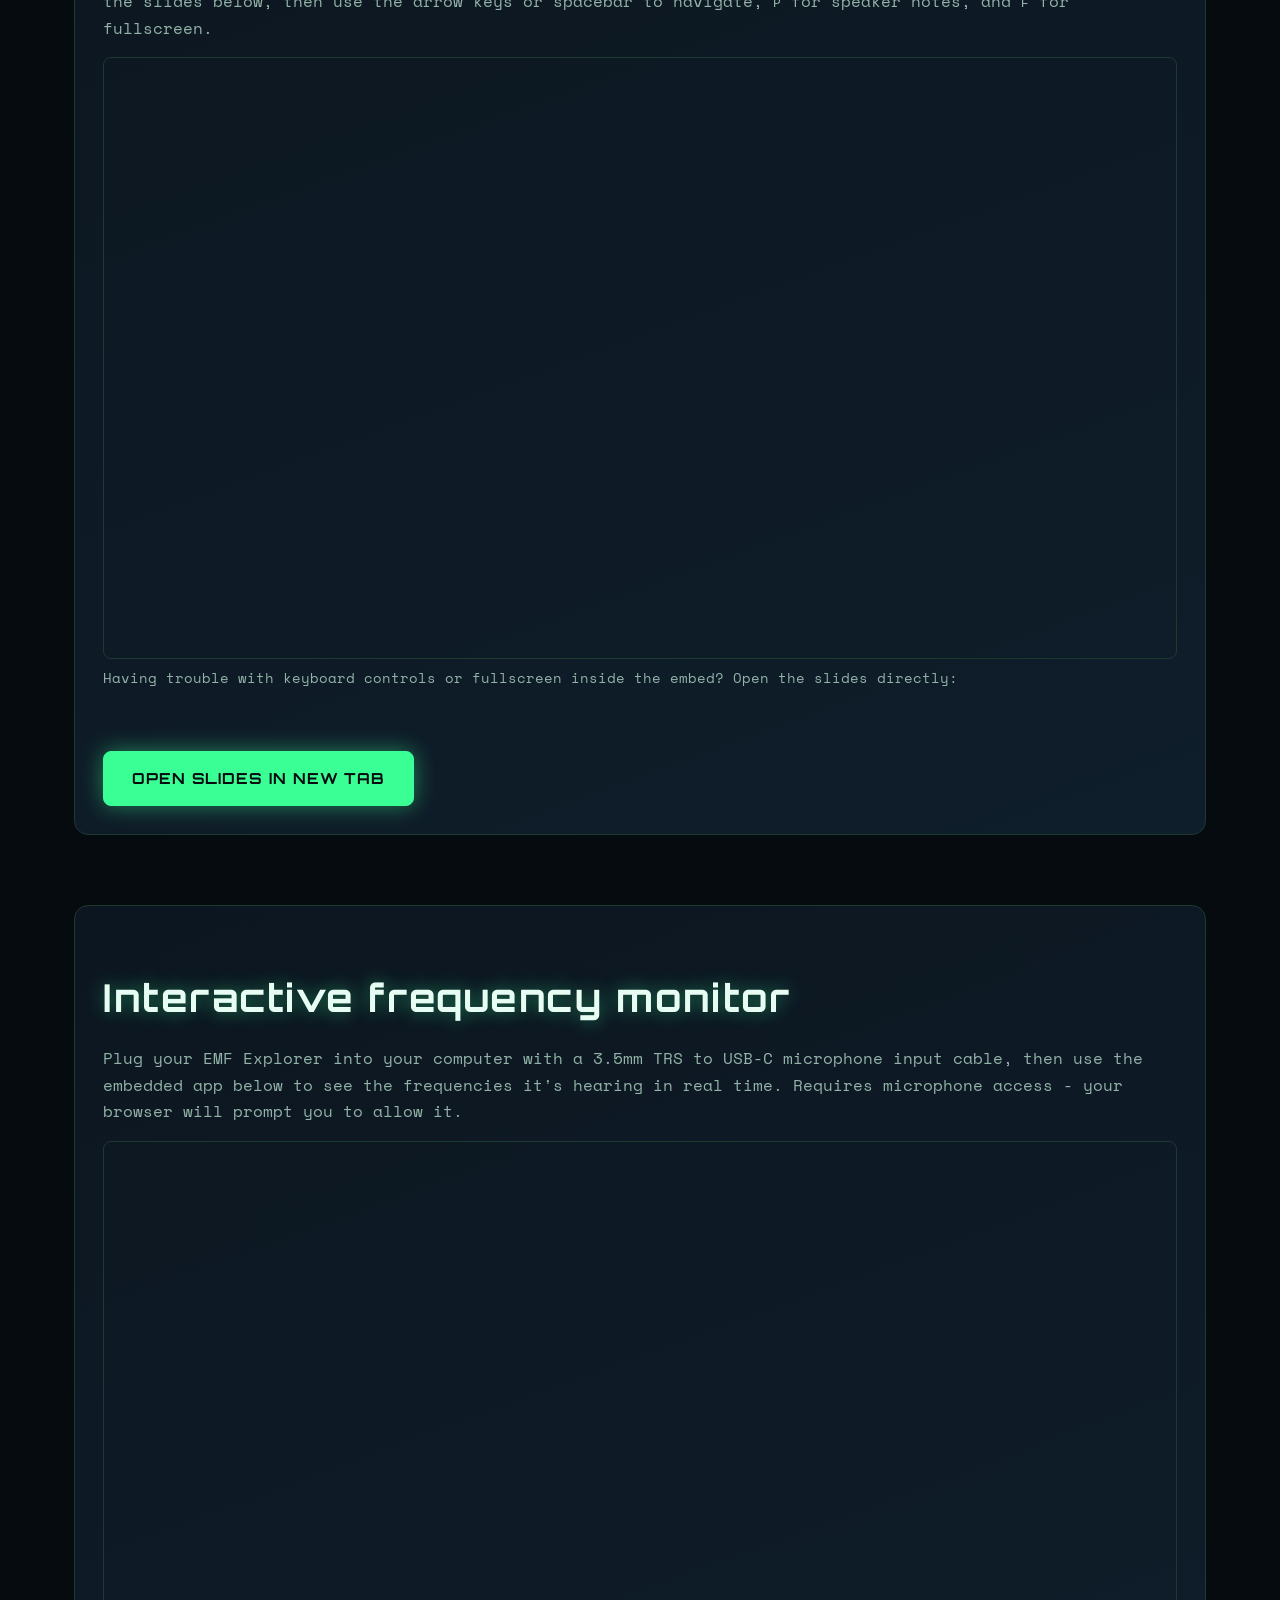
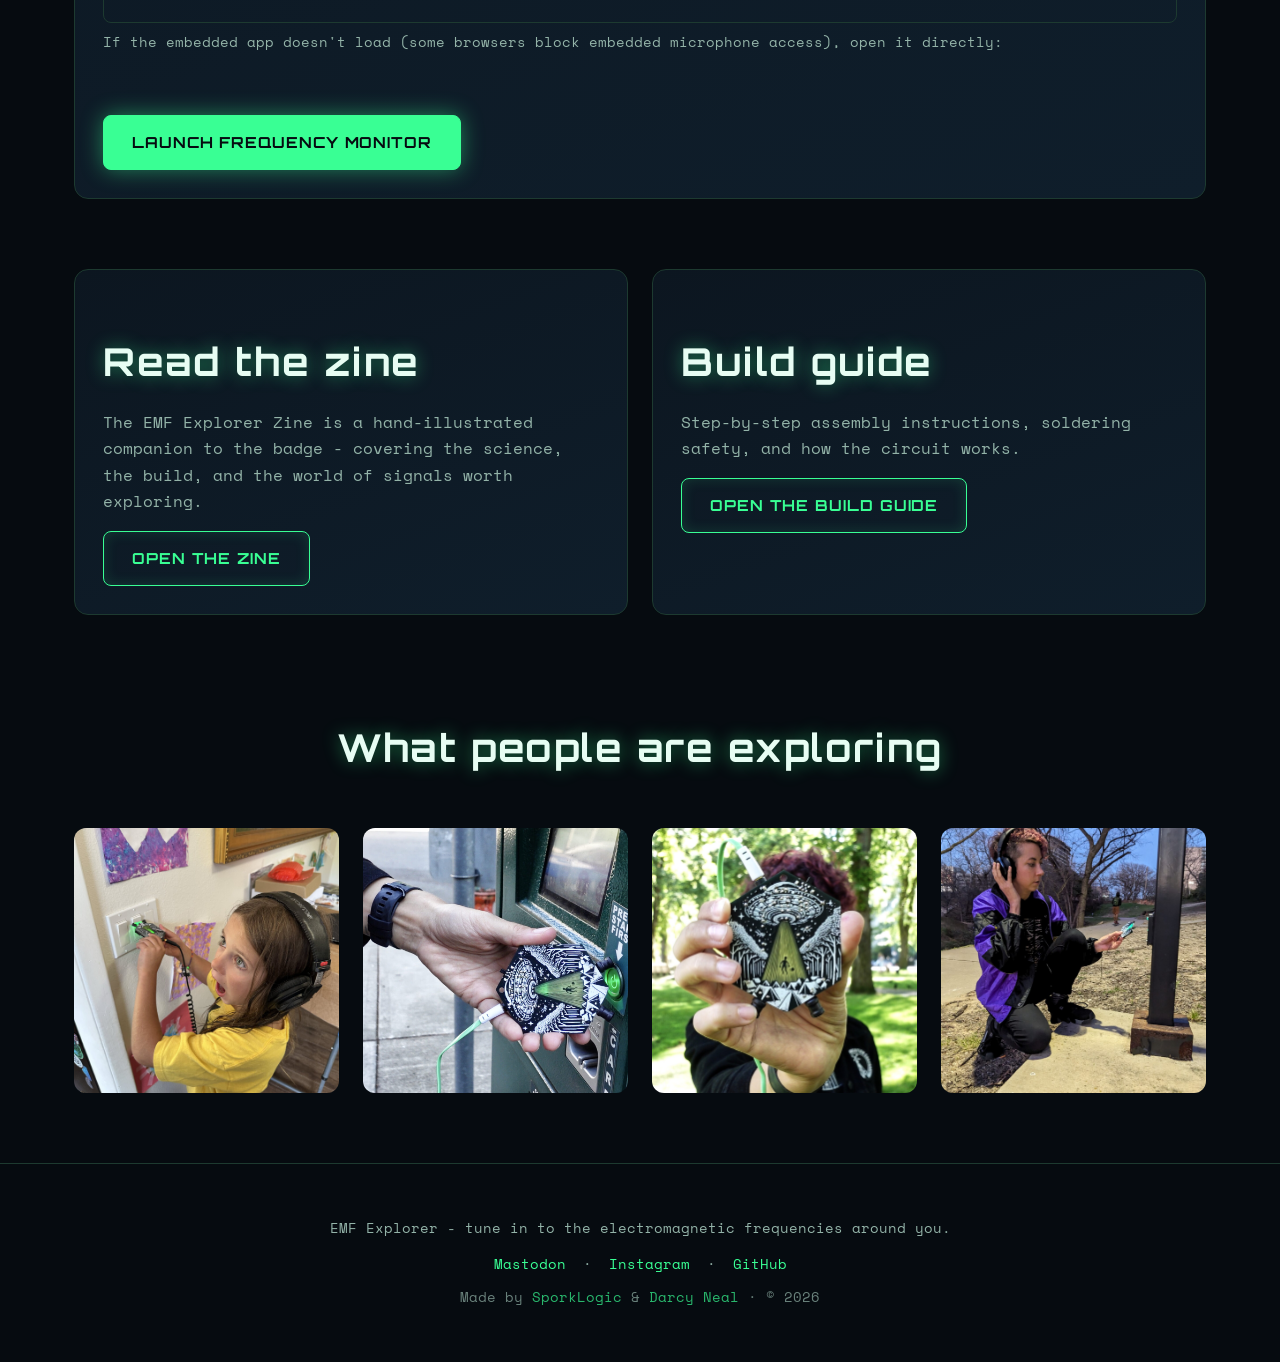
==== commit 3af621a9: "Update demos.html" ====
--- a/demos.html
+++ b/demos.html
@@ -79,6 +79,21 @@
   </div>
 </section>
 
+<!-- ===== WORKSHOP SLIDES ===== -->
+<section style="padding-top:0;">
+  <div class="wrap">
+    <div class="panel">
+      <h2>Workshop slides</h2>
+      <p style="color:var(--text-dim);">The full interactive workshop deck - the science, the build, and how to troubleshoot your badge. Click into the slides below, then use the arrow keys or spacebar to navigate, <code>P</code> for speaker notes, and <code>F</code> for fullscreen.</p>
+      <div style="margin-top:16px; border:1px solid var(--border); border-radius:8px; overflow:hidden;">
+        <iframe src="https://drc3p0.github.io/EMF-slides/" title="EMF Explorer Workshop Slides" loading="lazy" allow="fullscreen" allowfullscreen style="width:100%; height:600px; border:0; display:block;"></iframe>
+      </div>
+      <p style="color:var(--text-dim); font-size:0.85rem; margin-top:8px;">Having trouble with keyboard controls or fullscreen inside the embed? Open the slides directly:</p>
+      <a href="https://drc3p0.github.io/EMF-slides/" target="_blank" rel="noopener" class="btn mt-lg">Open Slides in New Tab</a>
+    </div>
+  </div>
+</section>
+
 <!-- ===== INTERACTIVE FREQUENCY MONITOR ===== -->
 <section style="padding-top:0;">
   <div class="wrap">
--- a/assets/style.css
+++ b/assets/style.css
@@ -259,6 +259,60 @@
 .steps h4 { margin: 0 0 6px; color: var(--text); font-family: var(--font-display); }
 .steps p { margin: 0; color: var(--text-dim); }
 
+/* ===== Kit toggle (TH / SMD build guide) ===== */
+.kit-toggle-panel {
+  display: flex;
+  align-items: center;
+  justify-content: center;
+  flex-wrap: wrap;
+  gap: 18px;
+  text-align: center;
+  padding: 22px 28px;
+}
+.kit-toggle-label {
+  font-family: var(--font-display);
+  font-size: 0.85rem;
+  letter-spacing: 0.1em;
+  text-transform: uppercase;
+  color: var(--cyan);
+}
+.kit-toggle {
+  display: inline-flex;
+  border: 1px solid var(--border);
+  border-radius: 999px;
+  padding: 4px;
+  background: var(--bg-deep);
+}
+.kit-toggle-btn {
+  font-family: var(--font-display);
+  font-size: 0.85rem;
+  letter-spacing: 0.06em;
+  text-transform: uppercase;
+  color: var(--text-dim);
+  background: transparent;
+  border: none;
+  border-radius: 999px;
+  padding: 10px 22px;
+  cursor: pointer;
+  transition: background 0.2s ease, color 0.2s ease, box-shadow 0.2s ease;
+}
+.kit-toggle-btn:hover { color: var(--text); }
+.kit-toggle-btn.active {
+  background: var(--green);
+  color: var(--bg-deep);
+  box-shadow: 0 0 18px var(--green-glow);
+}
+/* Draw the eye to SMD since Through-Hole loads by default */
+.kit-toggle-btn[data-kit-select="smd"]:not(.active) {
+  color: var(--cyan);
+  box-shadow: 0 0 0 1px var(--cyan) inset;
+  animation: kit-toggle-pulse 1.8s ease-in-out 3;
+}
+@keyframes kit-toggle-pulse {
+  0%, 100% { box-shadow: 0 0 0 1px var(--cyan) inset; }
+  50% { box-shadow: 0 0 14px rgba(94, 241, 255, 0.55), 0 0 0 1px var(--cyan) inset; }
+}
+
 /* ===== Callouts ===== */
 .callout {
   border-left: 3px solid var(--cyan);
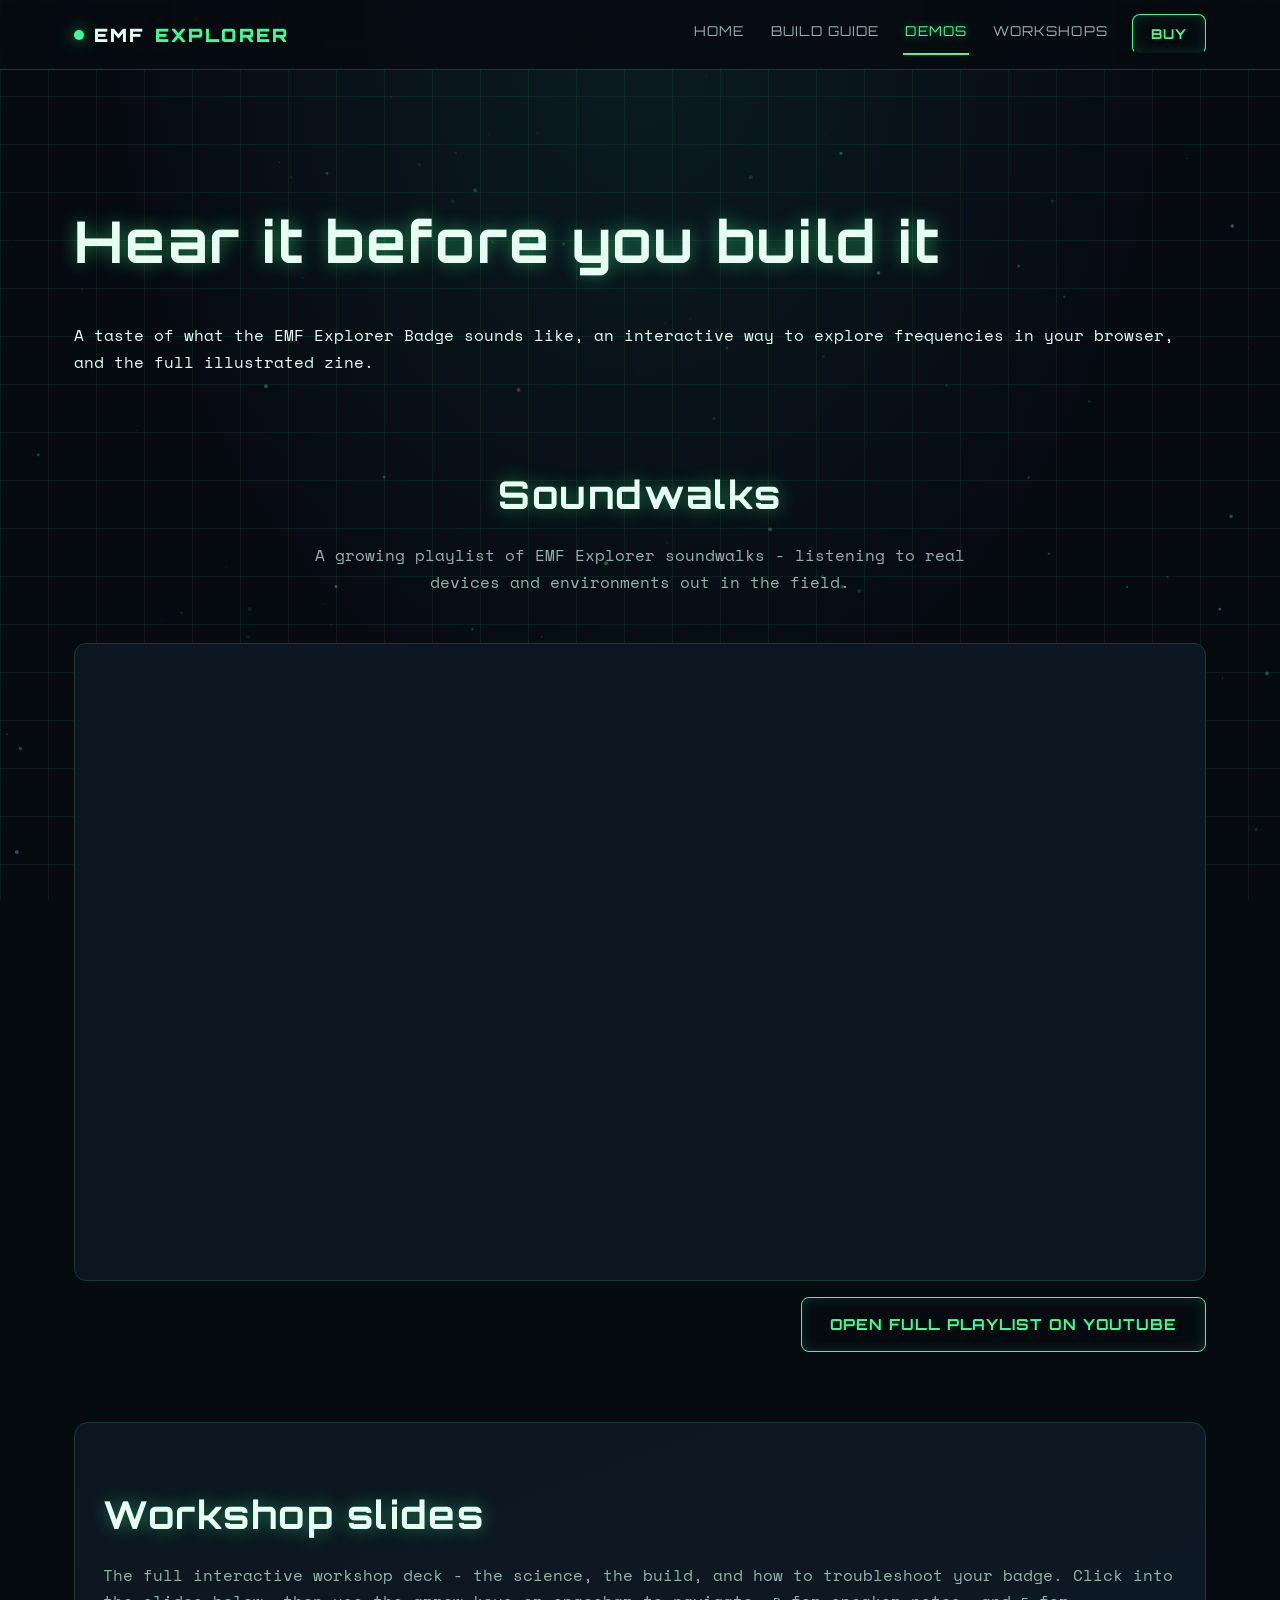
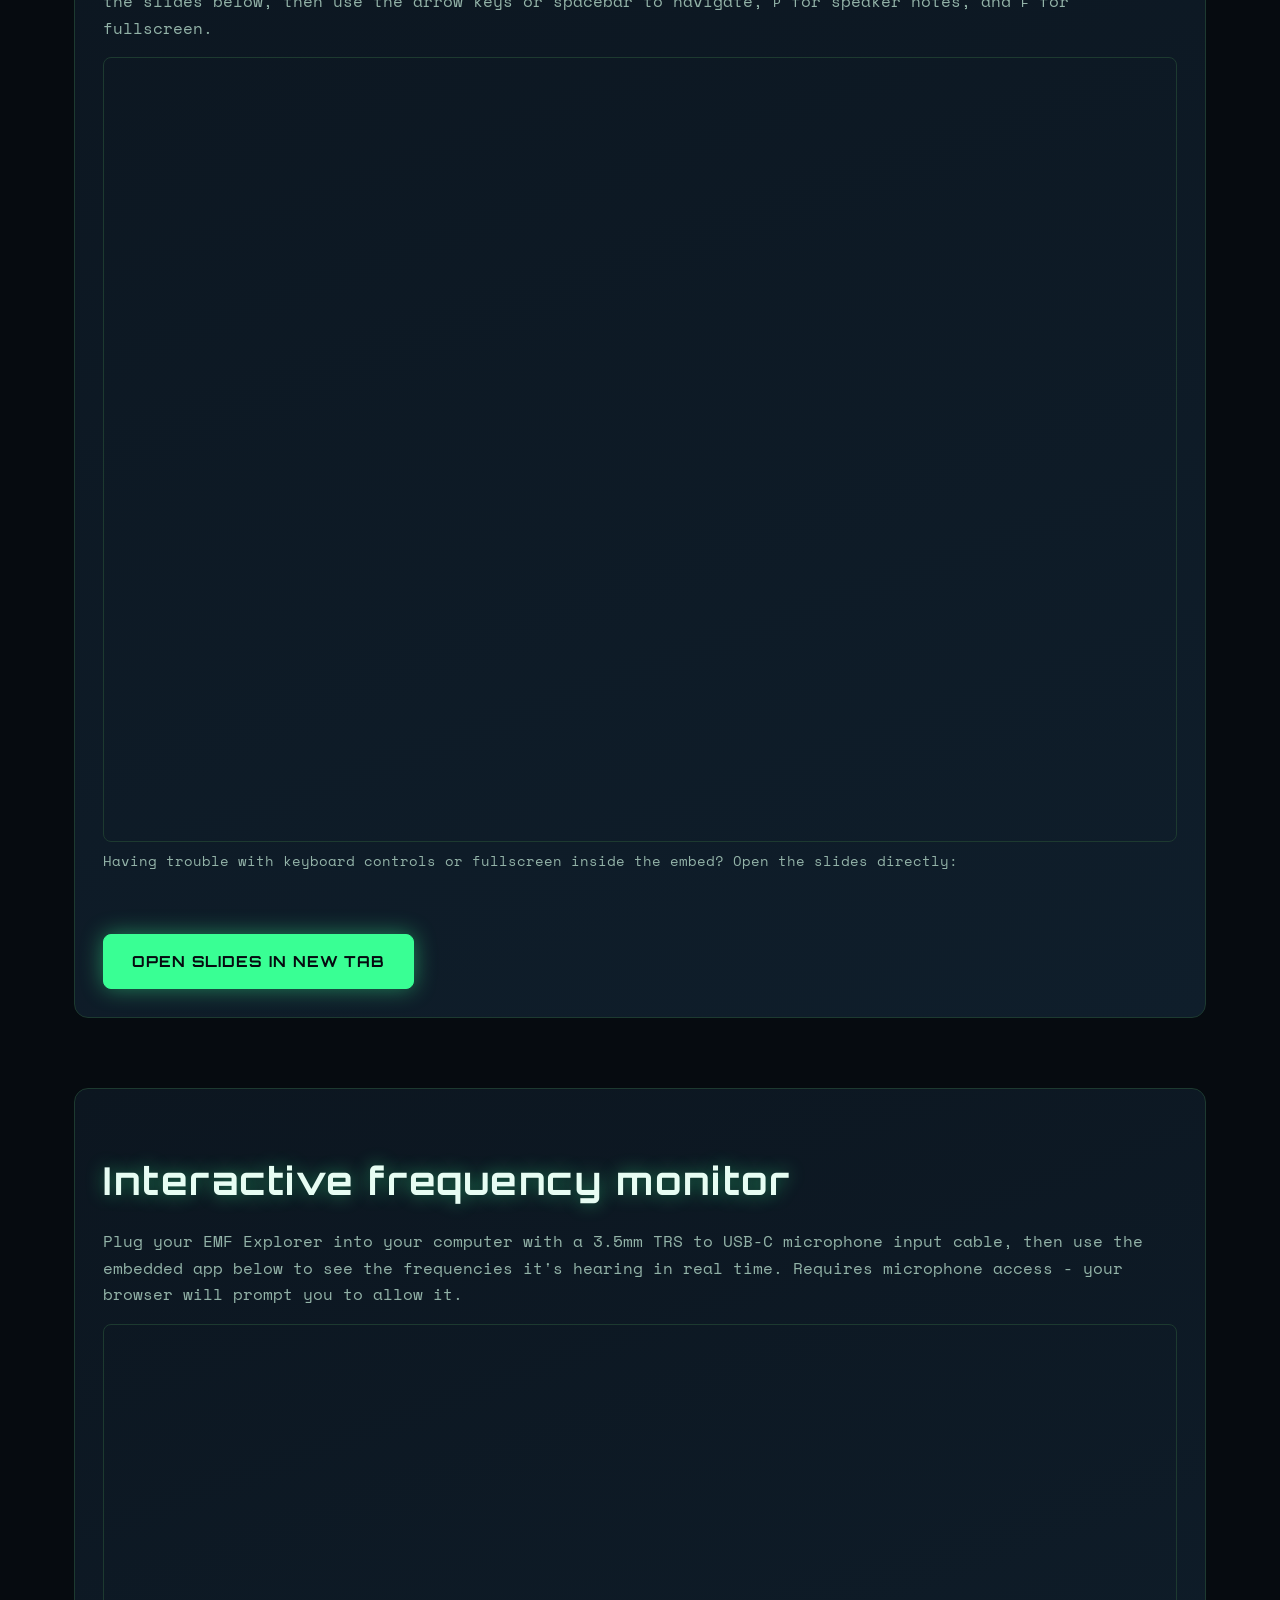
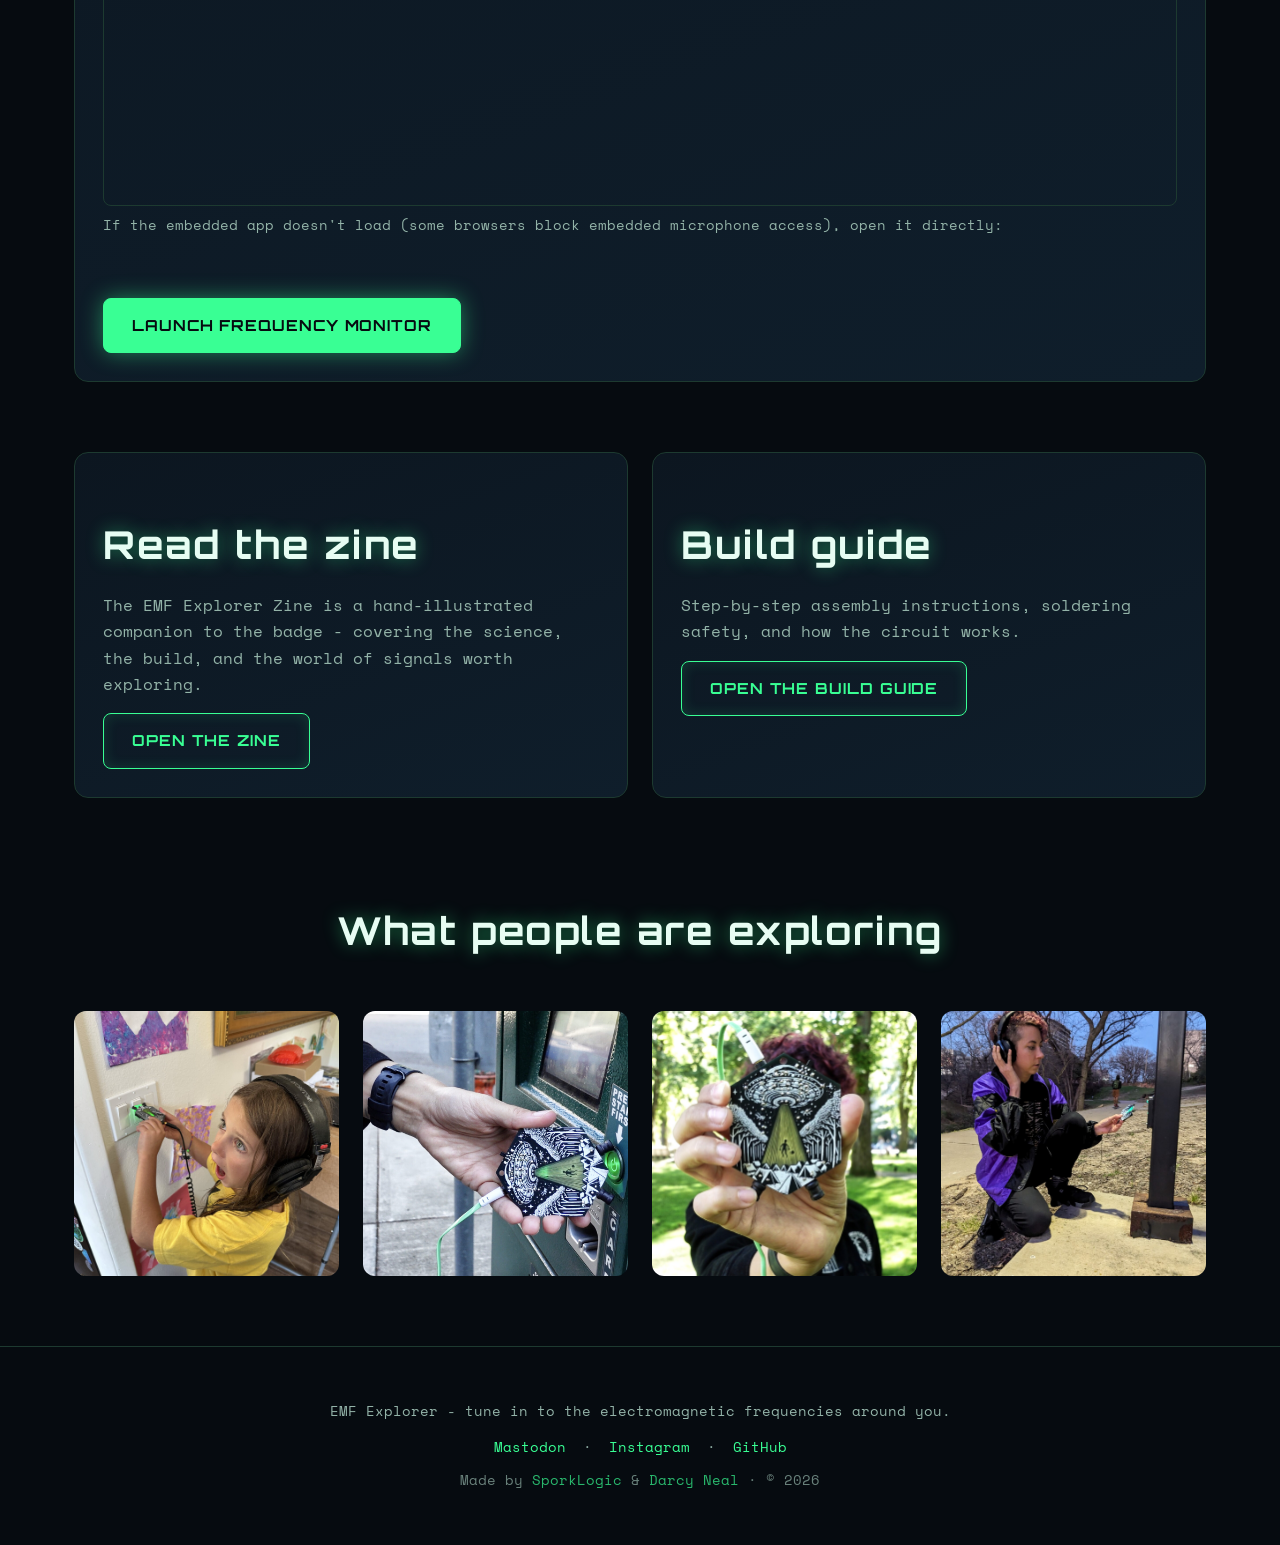
==== commit b461033c: "Update demos.html" ====
--- a/demos.html
+++ b/demos.html
@@ -85,8 +85,8 @@
     <div class="panel">
       <h2>Workshop slides</h2>
       <p style="color:var(--text-dim);">The full interactive workshop deck - the science, the build, and how to troubleshoot your badge. Click into the slides below, then use the arrow keys or spacebar to navigate, <code>P</code> for speaker notes, and <code>F</code> for fullscreen.</p>
-      <div style="margin-top:16px; border:1px solid var(--border); border-radius:8px; overflow:hidden;">
-        <iframe src="https://drc3p0.github.io/EMF-slides/" title="EMF Explorer Workshop Slides" loading="lazy" allow="fullscreen" allowfullscreen style="width:100%; height:600px; border:0; display:block;"></iframe>
+      <div style="margin-top:16px; border:1px solid var(--border); border-radius:8px; overflow:hidden; position:relative; padding-bottom:72.9%; height:0;">
+        <iframe src="https://drc3p0.github.io/EMF-slides/" title="EMF Explorer Workshop Slides" loading="lazy" allow="fullscreen" allowfullscreen style="position:absolute; top:0; left:0; width:100%; height:100%; border:0;"></iframe>
       </div>
       <p style="color:var(--text-dim); font-size:0.85rem; margin-top:8px;">Having trouble with keyboard controls or fullscreen inside the embed? Open the slides directly:</p>
       <a href="https://drc3p0.github.io/EMF-slides/" target="_blank" rel="noopener" class="btn mt-lg">Open Slides in New Tab</a>
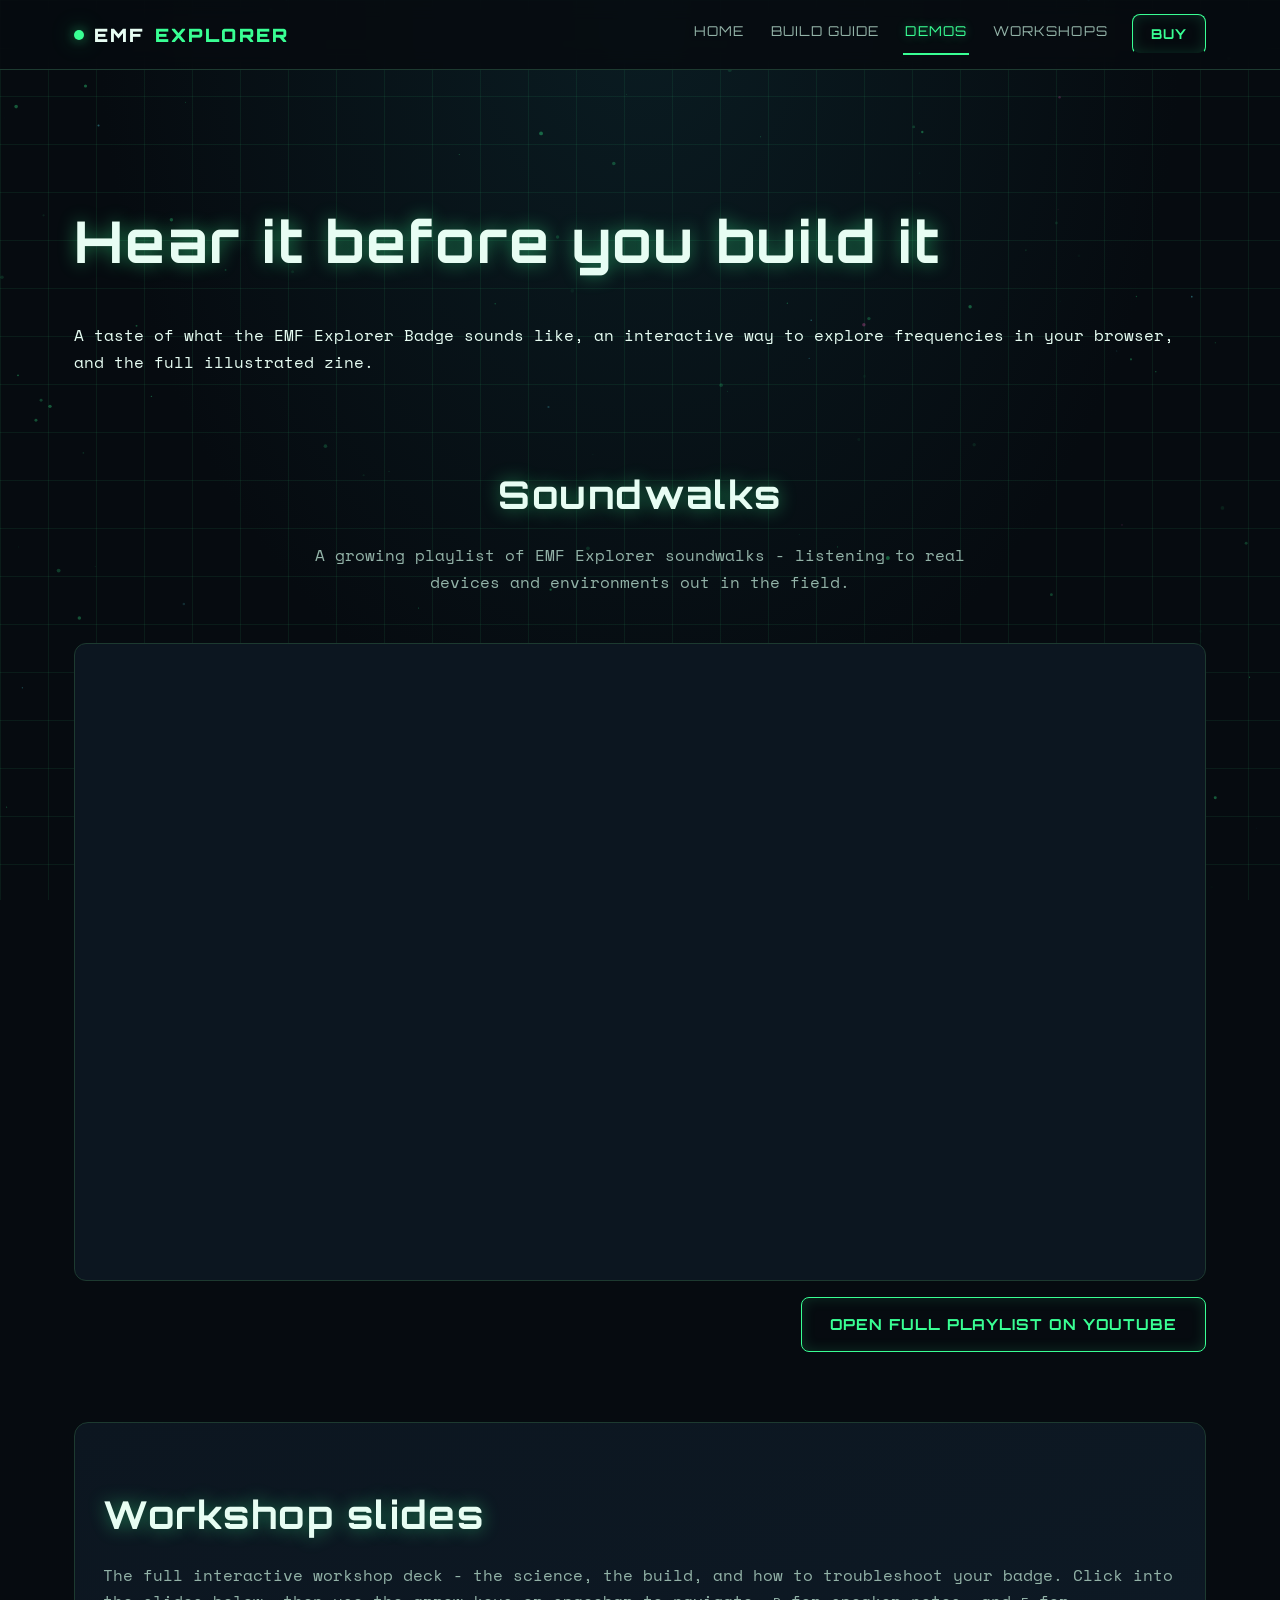
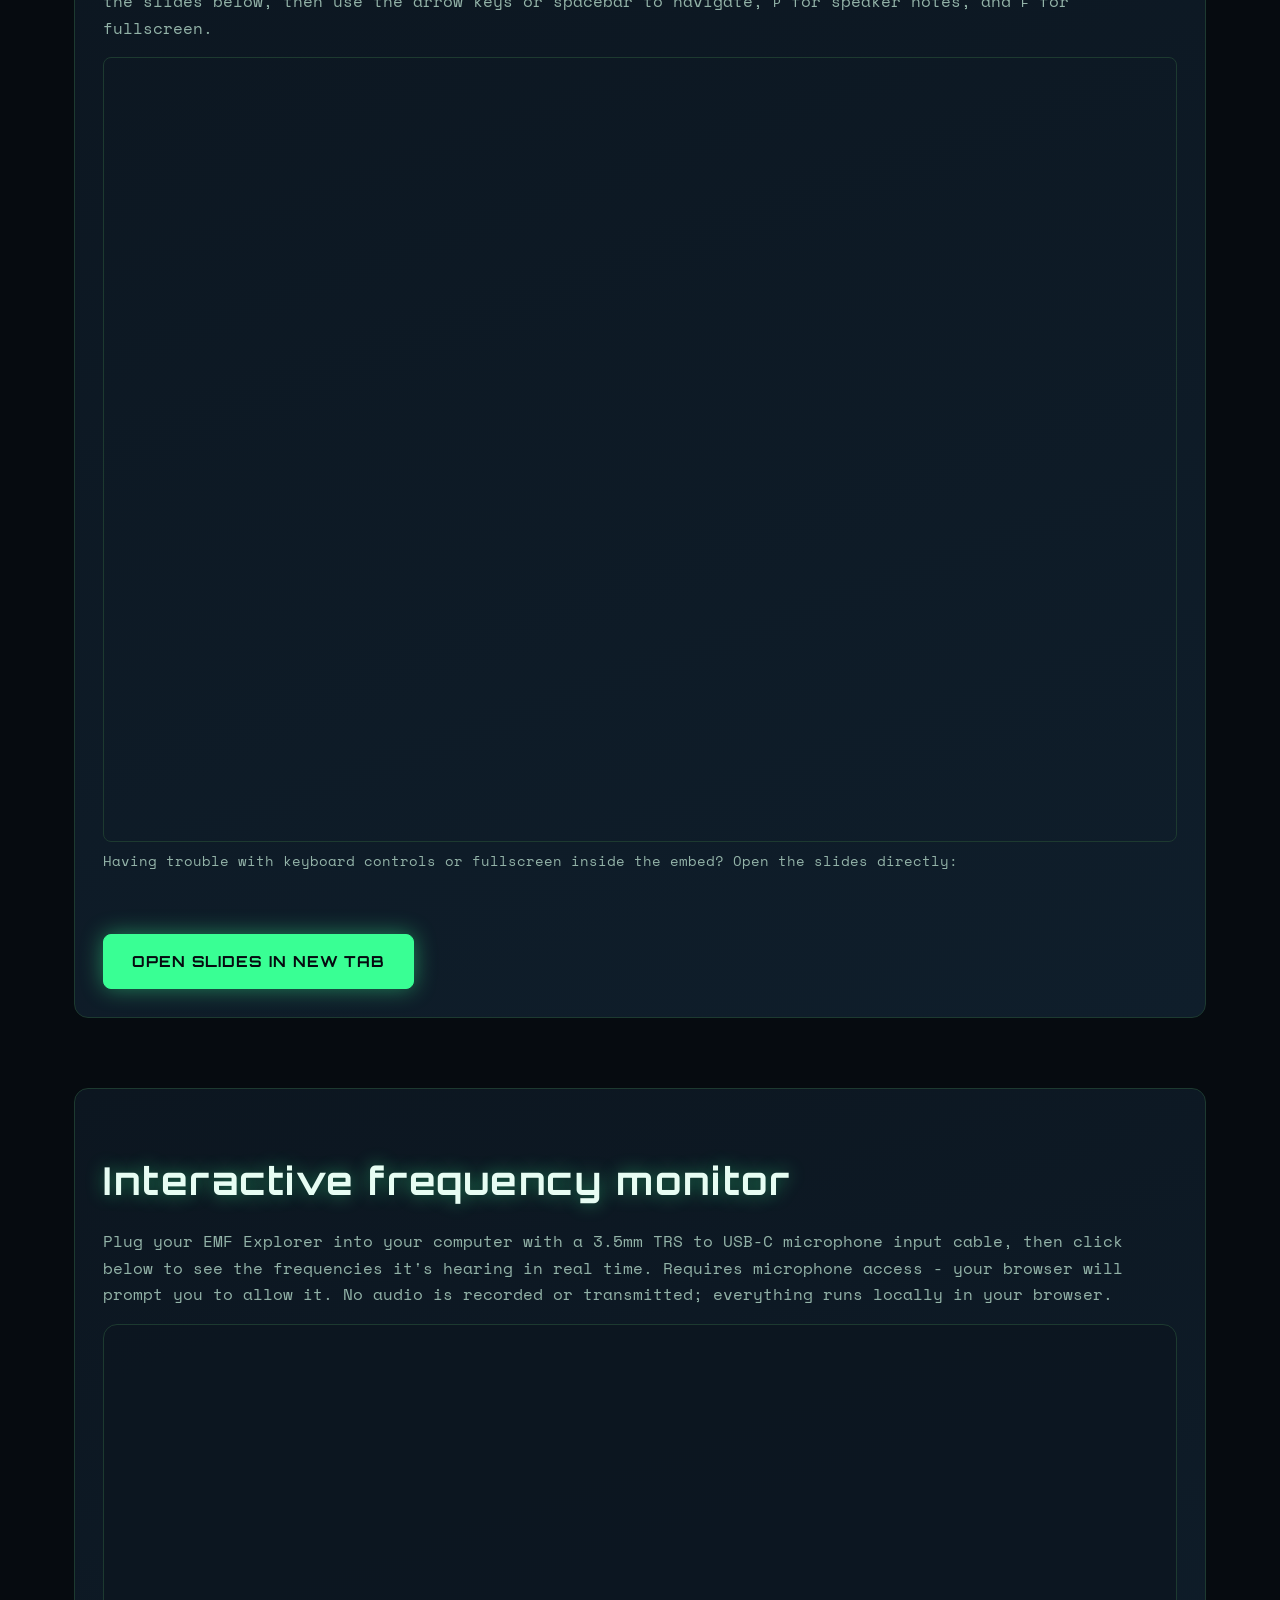
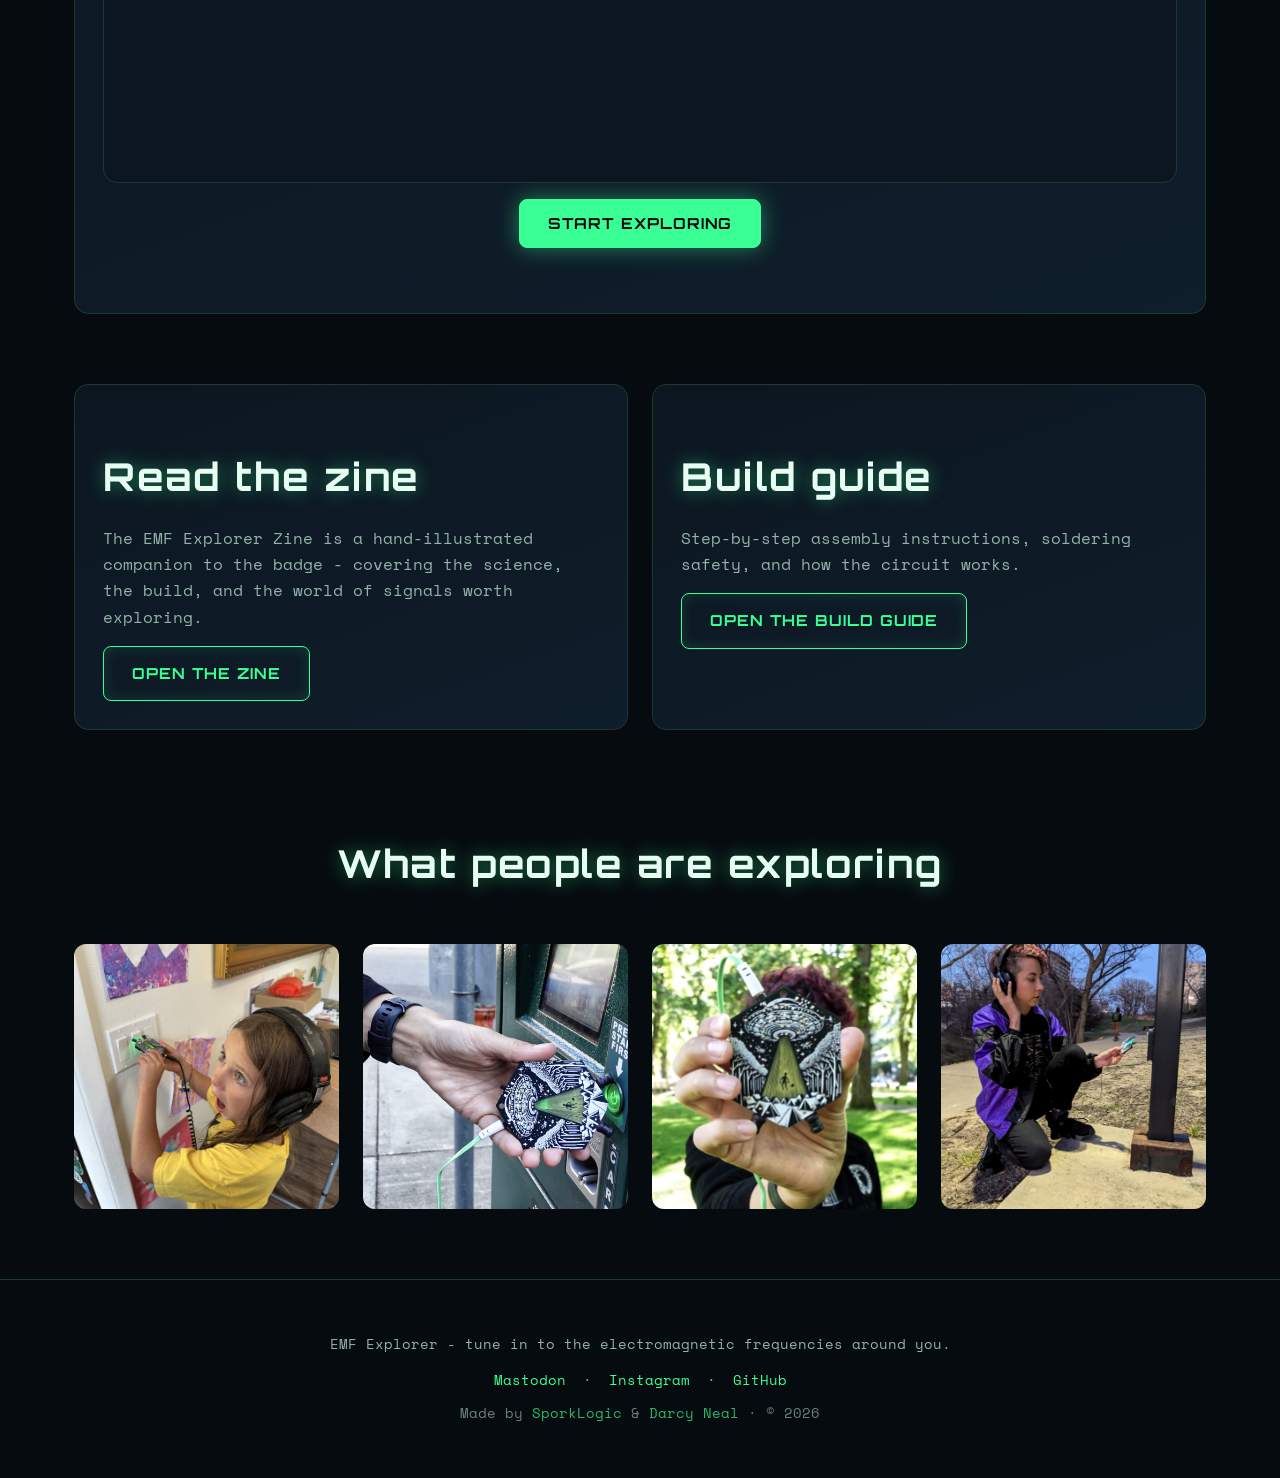
==== commit 8f278928: "freq monitor fix" ====
--- a/demos.html
+++ b/demos.html
@@ -99,12 +99,15 @@
   <div class="wrap">
     <div class="panel">
       <h2>Interactive frequency monitor</h2>
-      <p style="color:var(--text-dim);">Plug your EMF Explorer into your computer with a 3.5mm TRS to USB-C microphone input cable, then use the embedded app below to see the frequencies it's hearing in real time. Requires microphone access - your browser will prompt you to allow it.</p>
-      <div style="margin-top:16px; border:1px solid var(--border); border-radius:8px; overflow:hidden;">
-        <iframe src="https://sporklogic.com/frequency-monitor/" title="EMF Explorer Frequency Monitor" loading="lazy" allow="microphone" style="width:100%; height:480px; border:0; display:block;"></iframe>
+      <p style="color:var(--text-dim);">Plug your EMF Explorer into your computer with a 3.5mm TRS to USB-C microphone input cable, then click below to see the frequencies it's hearing in real time. Requires microphone access - your browser will prompt you to allow it. No audio is recorded or transmitted; everything runs locally in your browser.</p>
+      <div class="freq-display">
+        <canvas id="freq-canvas"></canvas>
+        <div id="freq-peak-overlay"></div>
       </div>
-      <p style="color:var(--text-dim); font-size:0.85rem; margin-top:8px;">If the embedded app doesn't load (some browsers block embedded microphone access), open it directly:</p>
-      <a href="https://sporklogic.com/frequency-monitor/" target="_blank" rel="noopener" class="btn mt-lg">Launch Frequency Monitor</a>
+      <div class="freq-controls">
+        <button type="button" id="freq-start-btn" class="btn">Start Exploring</button>
+        <p id="freq-status" class="freq-status"></p>
+      </div>
     </div>
   </div>
 </section>
@@ -154,5 +157,6 @@
   </div>
 </footer>
 <script src="assets/main.js"></script>
+<script src="assets/frequency-monitor.js"></script>
 </body>
 </html>
--- a/assets/style.css
+++ b/assets/style.css
@@ -313,6 +313,48 @@
   50% { box-shadow: 0 0 14px rgba(94, 241, 255, 0.55), 0 0 0 1px var(--cyan) inset; }
 }
 
+/* ===== Frequency monitor (native canvas widget) ===== */
+.freq-display {
+  position: relative;
+  background: rgba(12, 22, 32, 0.85);
+  border: 1px solid var(--border);
+  border-radius: var(--radius);
+  padding: 20px 20px 50px 20px;
+  margin-top: 16px;
+}
+#freq-canvas {
+  display: block;
+  width: 100%;
+  aspect-ratio: 8 / 3;
+  border-radius: 8px;
+}
+#freq-peak-overlay {
+  position: absolute;
+  left: 20px;
+  right: 20px;
+  bottom: 20px;
+  height: 20px;
+  pointer-events: none;
+}
+#freq-peak-overlay .peak-label {
+  position: absolute;
+  top: 3px;
+  font: 16px/1.2 var(--font-body);
+  white-space: nowrap;
+  text-shadow: 0 0 6px rgba(0, 0, 0, 0.6);
+  transform: translateX(-50%);
+}
+.freq-controls {
+  text-align: center;
+  margin-top: 16px;
+}
+.freq-status {
+  color: var(--text-dim);
+  font-size: 0.85rem;
+  margin-top: 8px;
+  min-height: 1.2em;
+}
+
 /* ===== Callouts ===== */
 .callout {
   border-left: 3px solid var(--cyan);
